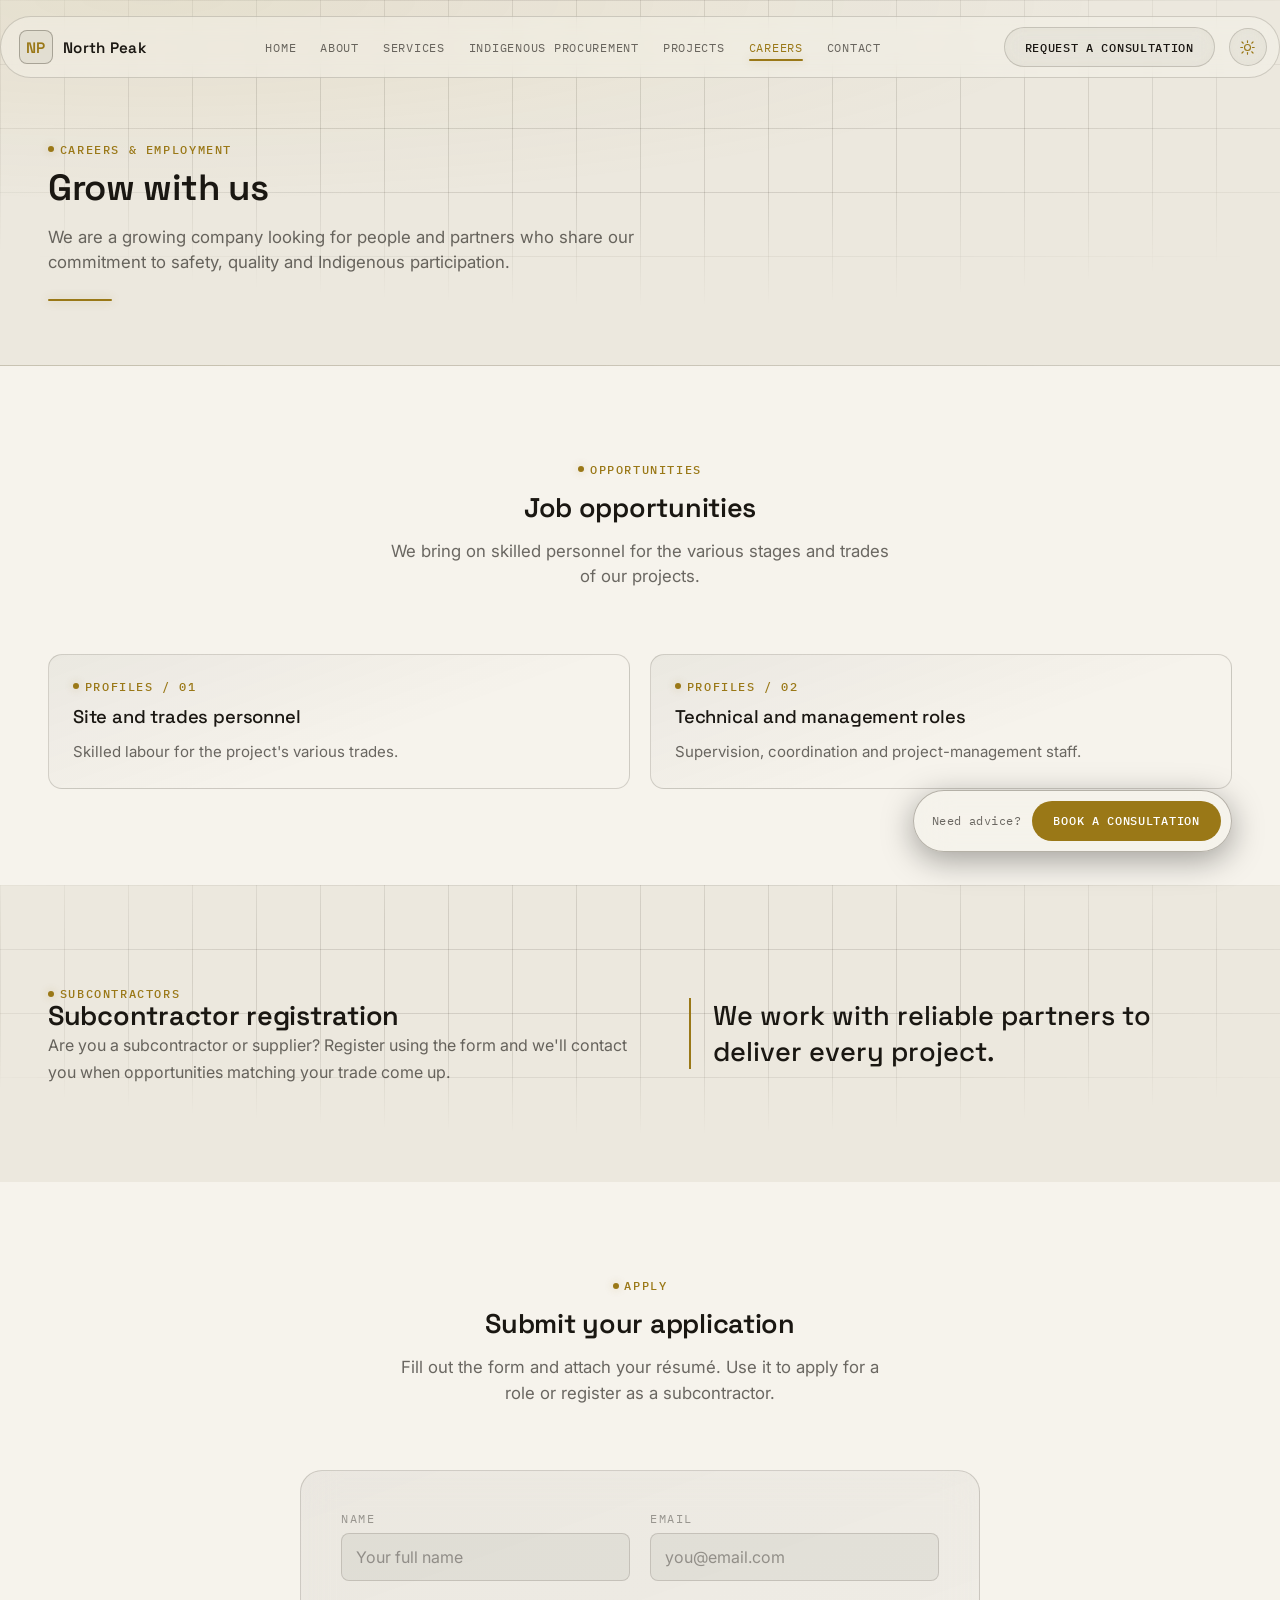
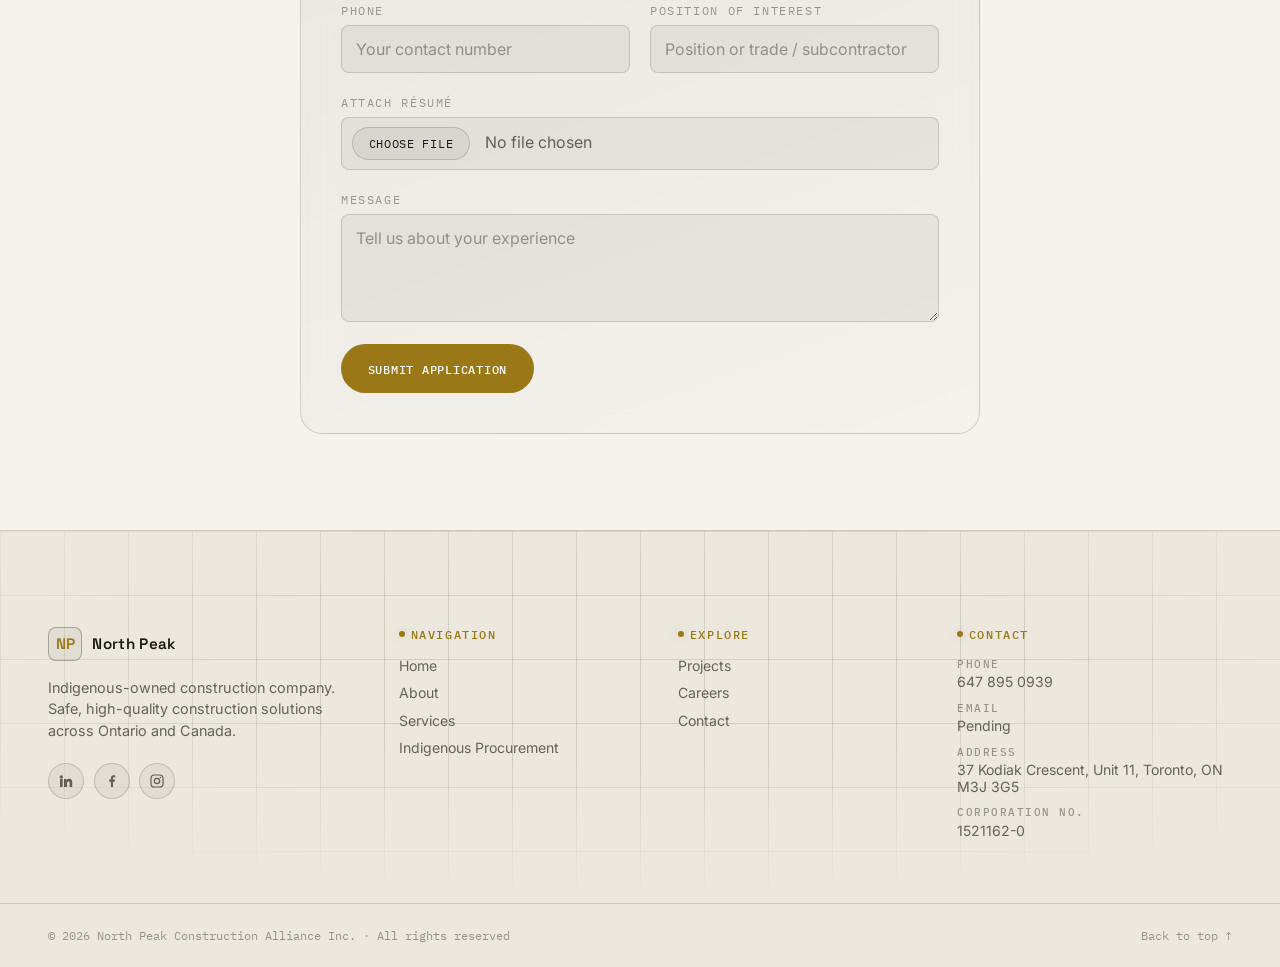
==== carreras.html @ c9f92311 "Add files via upload" ====
<!DOCTYPE html>
<html lang="en">
<head>
<meta charset="UTF-8">
<!-- Aplica el tema guardado ANTES de que se pinte la página, para
     evitar un parpadeo (flash) del tema por defecto al cargar. -->
<script>
(function () {
  try {
    var saved = localStorage.getItem('etexca-theme');
    document.documentElement.setAttribute('data-theme', saved === 'dark' ? 'dark' : 'light');
  } catch (e) {
    document.documentElement.setAttribute('data-theme', 'dark');
  }
})();
</script>
<meta name="viewport" content="width=device-width, initial-scale=1.0">
<title>Careers & Employment — North Peak Construction Alliance</title>
<meta name="description" content="Job opportunities and subcontractor registration at North Peak Construction Alliance Inc. Submit your application and résumé.">

<!-- ASUNCIÓN: dominio placeholder — reemplazar cuando exista el dominio real -->
<link rel="canonical" href="https://www.northpeakconstruction.ca/carreras.html">

<!-- Open Graph / redes sociales -->
<meta property="og:type" content="website">
<meta property="og:url" content="https://www.northpeakconstruction.ca/carreras.html">
<meta property="og:site_name" content="North Peak Construction Alliance">
<meta property="og:title" content="Careers & Employment — North Peak Construction Alliance">
<meta property="og:description" content="Job opportunities and subcontractor registration at North Peak Construction Alliance Inc. Submit your application and résumé.">
<meta property="og:locale" content="en_CA">
<!-- ASUNCIÓN: og:image pendiente — no hay logo/foto de portada todavía (README §3.2) -->
<!-- <meta property="og:image" content="https://www.northpeakconstruction.ca/og-image.jpg"> -->

<meta name="twitter:card" content="summary_large_image">
<meta name="twitter:title" content="Careers & Employment — North Peak Construction Alliance">
<meta name="twitter:description" content="Job opportunities and subcontractor registration at North Peak Construction Alliance Inc. Submit your application and résumé.">

<link rel="icon" href="favicon.svg" type="image/svg+xml">

<!-- Tipografías del sistema de diseño v2 (Space Grotesk / Inter / IBM Plex Mono) -->
<link rel="preconnect" href="https://fonts.googleapis.com">
<link rel="preconnect" href="https://fonts.gstatic.com" crossorigin>
<link href="https://fonts.googleapis.com/css2?family=Space+Grotesk:wght@500;600&family=Inter:wght@400;500;600&family=IBM+Plex+Mono:wght@400;500&display=swap" rel="stylesheet">

<link rel="stylesheet" href="css/tokens.css?v=24">
<link rel="stylesheet" href="css/style.css?v=24">
<link rel="stylesheet" href="css/layout.css?v=24">
<link rel="stylesheet" href="css/header.css?v=24">
<link rel="stylesheet" href="css/components.css?v=24">

<!-- ═══ Google Search Console: pega tu código de verificación (método "etiqueta HTML") ═══ -->
<meta name="google-site-verification" content="PEGAR_CODIGO_DE_VERIFICACION">

<!-- ═══ Google Analytics (GA4): reemplaza G-XXXXXXXXXX por tu ID de medición real ═══ -->
<script async src="https://www.googletagmanager.com/gtag/js?id=G-XXXXXXXXXX"></script>
<script>
  window.dataLayer = window.dataLayer || [];
  function gtag(){dataLayer.push(arguments);}
  gtag('js', new Date());
  gtag('config', 'G-XXXXXXXXXX');
</script>

</head>
<body>

<!-- ═══════════════════════════════════════════
     HEADER — BLOQUE COMPARTIDO (idéntico en las 7 páginas).
     aria-current="page" en el enlace "Carreras".
═══════════════════════════════════════════════ -->
<header class="site-header">
  <div class="container site-header__row">
    <a href="index.html" class="site-header__mark">
      <!-- ASUNCIÓN: monograma de cristal como placeholder de logo.
           Sustituir <span class="site-header__mark-glyph"> por
           <img src="images/logo.svg" ...> en cuanto exista el
           logotipo real del cliente — el resto del header no cambia. -->
      <span class="site-header__mark-glyph">NP</span>
      <span class="site-header__mark-word">North Peak</span>
    </a>
    <nav class="site-nav" id="site-nav">
      <a href="index.html">Home</a>
      <a href="nosotros.html">About</a>
      <a href="servicios.html">Services</a>
      <a href="contratacion-indigena.html">Indigenous Procurement</a>
      <a href="proyectos.html">Projects</a>
      <a href="carreras.html" aria-current="page">Careers</a>
      <a href="contacto.html">Contact</a>
      <a href="contacto.html" class="site-nav__cta btn btn--ghost btn--sm">Request a consultation</a>
    </nav>
    <div class="site-header__actions">
      <a href="contacto.html" class="btn btn--ghost btn--sm site-header__cta">Request a consultation</a>
      <button type="button" class="theme-toggle" id="theme-toggle" aria-label="Toggle theme" aria-pressed="false" title="Toggle theme">
        <span class="theme-toggle__icon theme-toggle__icon--sun" aria-hidden="true">
          <svg viewBox="0 0 24 24" fill="none" stroke="currentColor" stroke-width="1.6" stroke-linecap="round">
            <circle cx="12" cy="12" r="4.2"></circle>
            <line x1="12" y1="2.5" x2="12" y2="5"></line>
            <line x1="12" y1="19" x2="12" y2="21.5"></line>
            <line x1="4.2" y1="4.2" x2="6" y2="6"></line>
            <line x1="18" y1="18" x2="19.8" y2="19.8"></line>
            <line x1="2.5" y1="12" x2="5" y2="12"></line>
            <line x1="19" y1="12" x2="21.5" y2="12"></line>
            <line x1="4.2" y1="19.8" x2="6" y2="18"></line>
            <line x1="18" y1="6" x2="19.8" y2="4.2"></line>
          </svg>
        </span>
        <span class="theme-toggle__icon theme-toggle__icon--moon" aria-hidden="true">
          <svg viewBox="0 0 24 24" fill="none" stroke="currentColor" stroke-width="1.6" stroke-linecap="round" stroke-linejoin="round">
            <path d="M20 14.5A8.5 8.5 0 1 1 9.5 4a7 7 0 0 0 10.5 10.5z"></path>
          </svg>
        </span>
      </button>
    </div>
    <button class="site-header__toggle" id="nav-toggle" aria-label="Open menu" aria-expanded="false">
      <span></span><span></span><span></span>
    </button>
  </div>
</header>

<section class="page-hero grid-texture" id="carreras">
  <div class="container">
    <div class="page-hero__inner reveal">
      <span class="readout">Careers & employment</span>
      <h1>Grow with us</h1>
      <p class="lede">We are a growing company looking for people and partners who share our commitment to safety, quality and Indigenous participation.</p>
      <div class="page-hero__rule"></div>
    </div>
  </div>
</section>

<section class="section" id="oportunidades" style="background:var(--void-soft);">
  <div class="container">
    <div class="section-head reveal">
      <span class="readout">Opportunities</span>
      <h2>Job opportunities</h2>
      <p class="lede">We bring on skilled personnel for the various stages and trades of our projects.</p>
    </div>
    <div class="service-grid reveal-stagger">
      <article class="service-card reveal reveal-left" style="--i:0;"><span class="readout">Profiles / 01</span><h3>Site and trades personnel</h3><p>Skilled labour for the project's various trades.</p></article>
      <article class="service-card reveal reveal-right" style="--i:1;"><span class="readout">Profiles / 02</span><h3>Technical and management roles</h3><p>Supervision, coordination and project-management staff.</p></article>
    </div>
  </div>
</section>

<section class="section grid-texture" id="subcontratistas" style="background:var(--void);">
  <div class="container split split--reverse">
    <div class="reveal reveal-left">
      <p class="statement">We work with reliable partners to deliver every project.</p>
    </div>
    <div class="reveal reveal-right">
      <span class="readout">Subcontractors</span>
      <h2>Subcontractor registration</h2>
      <p>Are you a subcontractor or supplier? Register using the form and we'll contact you when opportunities matching your trade come up.</p>
    </div>
  </div>
</section>

<section class="section" id="aplicacion" style="background:var(--void-soft);">
  <div class="container">
    <div class="section-head reveal">
      <span class="readout">Apply</span>
      <h2>Submit your application</h2>
      <p class="lede">Fill out the form and attach your résumé. Use it to apply for a role or register as a subcontractor.</p>
    </div>
    <form action="#" method="POST" enctype="multipart/form-data" class="glass-panel reveal" style="max-width:680px; margin:0 auto;">
      <div class="form-grid">
      <div class="field"><label for="nombre">Name</label><input type="text" id="nombre" name="nombre" required placeholder="Your full name"></div>
      <div class="field"><label for="email">Email</label><input type="email" id="email" name="email" required placeholder="you@email.com"></div>
      <div class="field"><label for="telefono">Phone</label><input type="tel" id="telefono" name="telefono" placeholder="Your contact number"></div>
      <div class="field"><label for="puesto">Position of interest</label><input type="text" id="puesto" name="puesto" placeholder="Position or trade / subcontractor"></div>
      <div class="field field--full"><label for="cv">Attach résumé</label><input type="file" id="cv" name="cv" accept=".pdf,.doc,.docx"></div>
      <div class="field field--full"><label for="mensaje">Message</label><textarea id="mensaje" name="mensaje" rows="4" placeholder="Tell us about your experience"></textarea></div>
      </div>
      <button type="submit" class="btn btn--primary">Submit application</button>
    </form>
  </div>
</section>

<!-- ═══════════════════════════════════════════
     FOOTER — BLOQUE COMPARTIDO (idéntico en las 7 páginas).
═══════════════════════════════════════════════ -->
<footer class="site-footer grid-texture">
  <div class="container site-footer__top">
    <div class="site-footer__brand">
      <a href="index.html" class="site-footer__mark">
        <span class="site-footer__mark-glyph">NP</span>
        <span class="site-footer__mark-word">North Peak</span>
      </a>
      <p class="site-footer__tagline">Indigenous-owned construction company. Safe, high-quality construction solutions across Ontario and Canada.</p>
      <!-- FASE 11 → reemplazar href="#" con los perfiles reales cuando existan. -->
      <div class="site-footer__social">
        <a href="#" aria-label="LinkedIn" title="LinkedIn"><svg viewBox="0 0 24 24" fill="currentColor" aria-hidden="true"><path d="M4.98 3.5a2.5 2.5 0 1 1 0 5 2.5 2.5 0 0 1 0-5zM3 9h4v12H3zM9 9h3.8v1.7h.05c.53-.95 1.83-1.95 3.77-1.95 4.03 0 4.78 2.65 4.78 6.1V21h-4v-5.3c0-1.27-.02-2.9-1.77-2.9-1.77 0-2.04 1.38-2.04 2.8V21H9z"/></svg></a>
        <a href="#" aria-label="Facebook" title="Facebook"><svg viewBox="0 0 24 24" fill="currentColor" aria-hidden="true"><path d="M13.5 21v-8h2.7l.4-3.1h-3.1V7.9c0-.9.25-1.5 1.55-1.5H17V3.6c-.29-.04-1.3-.13-2.47-.13-2.44 0-4.11 1.49-4.11 4.23v2.19H7.7V13h2.72v8z"/></svg></a>
        <a href="#" aria-label="Instagram" title="Instagram"><svg viewBox="0 0 24 24" fill="none" stroke="currentColor" stroke-width="1.8" aria-hidden="true"><rect x="3" y="3" width="18" height="18" rx="5"/><circle cx="12" cy="12" r="4"/><circle cx="17.2" cy="6.8" r="1.1" fill="currentColor" stroke="none"/></svg></a>
      </div>
    </div>

    <div class="site-footer__col">
      <span class="readout">Navigation</span>
      <nav class="site-footer__links">
        <a href="index.html">Home</a>
        <a href="nosotros.html">About</a>
        <a href="servicios.html">Services</a>
        <a href="contratacion-indigena.html">Indigenous Procurement</a>
      </nav>
    </div>

    <div class="site-footer__col">
      <span class="readout">Explore</span>
      <nav class="site-footer__links">
        <a href="proyectos.html">Projects</a>
        <a href="carreras.html">Careers</a>
        <a href="contacto.html">Contact</a>
      </nav>
    </div>

    <div class="site-footer__col">
      <span class="readout">Contact</span>
      <ul class="site-footer__contact">
        <li><span class="meta-label">Phone</span><a href="tel:+16478950939" style="color:inherit; text-decoration:none;">647 895 0939</a></li>
        <li><span class="meta-label">Email</span>Pending</li>
        <li><span class="meta-label">Address</span>37 Kodiak Crescent, Unit 11, Toronto, ON M3J 3G5</li>
        <li><span class="meta-label">Corporation No.</span>1521162-0</li>
      </ul>
    </div>
  </div>

  <div class="container site-footer__bottom">
    <span>© <span id="year"></span> North Peak Construction Alliance Inc. · All rights reserved</span>
    <a href="#top" class="site-footer__top-link">Back to top ↑</a>
  </div>
</footer>

<!-- CTA flotante — píldora de cristal discreta. En páginas sin hero
     (como esta) se muestra directamente (ver js/main.js). -->
<div class="float-cta">
  <span class="float-cta__text">Need advice?</span>
  <a href="contacto.html" class="btn btn--primary btn--sm">Book a consultation</a>
</div>

<script src="js/main.js?v=16"></script>

</body>
</html>
---- css/tokens.css ----
/* ═══════════════════════════════════════════════════════════
   TOKENS.CSS — Sistema de diseño — paleta "Opción C": Negro / Dorado / Blanco
   ───────────────────────────────────────────────────────────
   Glassmorphism técnico. El acento primario es dorado; el
   secundario, un dorado más profundo (bronce) que acompaña sin
   competir. Se conservan los NOMBRES de variables del sistema
   anterior (incluido --cyan) para no tocar el resto del CSS: solo
   cambian los valores de color.
═══════════════════════════════════════════════════════════ */

:root {

  /* ─── Superficie base (negro neutro) ─── */
  --void:            #05070D;
  --void-soft:       #0A0F1C;
  --void-elevated:   #101830;

  /* ─── Cristal (tinte azul frío — tema nocturno original) ─── */
  --glass-fill:       rgba(154, 184, 255, 0.06);
  --glass-fill-hover: rgba(154, 184, 255, 0.11);
  --glass-border:     rgba(154, 184, 255, 0.16);
  --glass-border-strong: rgba(154, 184, 255, 0.30);
  --glass-blur:       18px;
  --glass-blur-sm:    10px;

  /* ─── Acentos ───
     --cyan conserva el nombre por compatibilidad, pero ahora es
     DORADO (acento primario). --amber es un dorado más profundo. */
  --cyan:             #E4C567;
  --cyan-dim:         rgba(228, 197, 103, 0.5);
  --cyan-glow:        rgba(228, 197, 103, 0.22);
  --amber:            #C9A227;
  --amber-dim:        rgba(201, 162, 39, 0.55);

  /* ─── Texto (blanco frío — tema nocturno original) ─── */
  --text-primary:     #EAF1FF;
  --text-dim:         rgba(234, 241, 255, 0.64);
  --text-faint:       rgba(234, 241, 255, 0.38);
  --text-on-cyan:     #04121A;   /* texto oscuro sobre botón dorado */

  /* ─── Líneas ─── */
  --rule:             rgba(154, 184, 255, 0.14);
  --rule-strong:      rgba(154, 184, 255, 0.26);

  /* ─── Tipografía ─── */
  --font-display: 'Space Grotesk', 'Helvetica Neue', sans-serif;
  --font-body:    'Inter', -apple-system, BlinkMacSystemFont, sans-serif;
  --font-mono:    'IBM Plex Mono', ui-monospace, SFMono-Regular, monospace;

  --fs-h1:    clamp(1.85rem, 1.1vw + 1.4rem, 2.5rem);
  --fs-h2:    clamp(1.4rem, 0.8vw + 1.05rem, 1.8rem);
  --fs-h3:    clamp(1.02rem, 0.35vw + 0.95rem, 1.15rem);
  --fs-lede:  clamp(0.98rem, 0.25vw + 0.92rem, 1.05rem);
  --fs-body:  1rem;
  --fs-label: 0.72rem;

  --lh-tight:   1.12;
  --lh-normal:  1.5;
  --lh-relaxed: 1.7;

  --ls-label: 0.14em;

  /* ─── Espaciado / grid ─── */
  --gutter:        clamp(1.25rem, 4vw, 3rem);
  --container-max: 1280px;

  --space-1: 0.5rem;
  --space-2: 1rem;
  --space-3: 1.5rem;
  --space-4: 2.5rem;
  --space-5: 4rem;
  --space-6: 6rem;

  /* ─── Bordes / radios ─── */
  --radius-sm: 8px;
  --radius-md: 14px;
  --radius-lg: 22px;
  --radius-pill: 999px;

  /* ─── Movimiento ─── */
  --ease:      cubic-bezier(0.16, 1, 0.3, 1);
  --ease-soft: cubic-bezier(0.4, 0, 0.2, 1);
  --dur-fast:  180ms;
  --dur-base:  320ms;
  --dur-slow:  600ms;

  /* ─── Superficies traslúcidas (rgba(var(--x-rgb), alpha)) ─── */
  --surface-rgb:   10, 15, 28;   /* header, nav móvil, CTA flotante */
  --overlay-rgb:    5,  7, 13;   /* difusores de imagen (hero/banner) */
  --radial-accent: rgba(228, 197, 103, 0.10); /* resplandor menú móvil */
  --grid-line:     rgba(154, 184, 255, 0.07);  /* retícula plano técnico */

  /* ─── Capas ─── */
  --z-header:      100;
  --z-cta:         90;
  --z-hero-content: 5;
}

/* ═══════════════════════════════════════════════════════════
   MODO CLARO — [data-theme="light"] en <html>.
   Dorado oscurecido (bronce) para conservar contraste AA como
   texto/acento sobre fondo claro.
═══════════════════════════════════════════════════════════ */
html[data-theme="light"] {
  --void:            #ECE8DE;
  --void-soft:       #F6F3EC;
  --void-elevated:   #E1DBCC;

  --glass-fill:       rgba(30, 24, 10, 0.05);
  --glass-fill-hover: rgba(30, 24, 10, 0.10);
  --glass-border:     rgba(30, 24, 10, 0.16);
  --glass-border-strong: rgba(30, 24, 10, 0.30);

  --cyan:             #9A7817;
  --cyan-dim:         rgba(154, 120, 23, 0.55);
  --cyan-glow:        rgba(154, 120, 23, 0.16);
  --amber:            #7E5E12;
  --amber-dim:        rgba(126, 94, 18, 0.5);

  --text-primary:     #1A1712;
  --text-dim:         rgba(26, 23, 18, 0.64);
  --text-faint:       rgba(26, 23, 18, 0.40);
  --text-on-cyan:     #FFFFFF;

  --rule:             rgba(30, 24, 10, 0.15);
  --rule-strong:      rgba(30, 24, 10, 0.26);

  --surface-rgb:      246, 243, 236;
  --overlay-rgb:      236, 232, 222;
  --radial-accent:    rgba(154, 120, 23, 0.08);
  --grid-line:        rgba(30, 24, 10, 0.12);
}
---- css/style.css ----
/* ═══════════════════════════════════════════════
   ETEXCA — style.css
   ───────────────────────────────────────────────
   Responsabilidad única: reset + tipografía base.
   Tokens en tokens.css, estructura en layout.css,
   header en header.css, componentes en components.css.
═══════════════════════════════════════════════ */

*, *::before, *::after {
  box-sizing: border-box;
  margin: 0;
  padding: 0;
}

html {
  scroll-behavior: smooth;
  font-size: 16px;
}

body {
  font-family: var(--font-body);
  background: var(--void);
  color: var(--text-primary);
  overflow-x: hidden;
  -webkit-font-smoothing: antialiased;
  transition: background-color 0.4s ease, color 0.4s ease;
}

img { max-width: 100%; display: block; }
a { color: inherit; }
button { font-family: inherit; cursor: pointer; }

::selection {
  background: var(--cyan-glow);
  color: var(--text-primary);
}

/* ═══════════════════════════════════════════════
   TIPOGRAFÍA BASE
═══════════════════════════════════════════════ */
h1, h2, h3, h4 {
  font-family: var(--font-display);
  line-height: var(--lh-tight);
  letter-spacing: -0.01em;
}

h1 { font-size: var(--fs-h1); font-weight: 600; }
h2 { font-size: var(--fs-h2); font-weight: 600; }
h3 { font-size: var(--fs-h3); font-weight: 500; }

p {
  font-size: var(--fs-body);
  line-height: var(--lh-relaxed);
}

.lede {
  font-size: var(--fs-lede);
  line-height: var(--lh-normal);
  color: var(--text-dim);
  max-width: 46ch;
}

/* Readout mono: etiquetas técnicas tipo "visor BIM" — coordenadas,
   escalas, referencias de sección. Sustituye a la numeración § */
.readout {
  font-family: var(--font-mono);
  font-size: var(--fs-label);
  font-weight: 500;
  letter-spacing: var(--ls-label);
  text-transform: uppercase;
  color: var(--cyan);
  display: inline-flex;
  align-items: center;
  gap: 0.5em;
}

.readout::before {
  content: '';
  width: 6px;
  height: 6px;
  border-radius: 50%;
  background: var(--cyan);
  box-shadow: 0 0 8px 1px var(--cyan-glow);
  flex-shrink: 0;
}

.meta-label {
  font-family: var(--font-mono);
  font-size: var(--fs-label);
  font-weight: 500;
  letter-spacing: var(--ls-label);
  text-transform: uppercase;
  color: var(--text-faint);
}

/* ═══════════════════════════════════════════════
   ACCESIBILIDAD
═══════════════════════════════════════════════ */
a:focus-visible,
button:focus-visible,
input:focus-visible,
textarea:focus-visible {
  outline: 2px solid var(--cyan);
  outline-offset: 3px;
  border-radius: 4px;
}

@media (prefers-reduced-motion: reduce) {
  html { scroll-behavior: auto; }
  body { transition: none; }
  * { animation-duration: 0.01ms !important; transition-duration: 0.01ms !important; }
}
---- css/layout.css ----
/* ═══════════════════════════════════════════════
   ETEXCA — layout.css
   ───────────────────────────────────────────────
   Responsabilidad única: estructura de página — contenedores,
   secciones full-bleed, hero/banner con imagen, textura de
   retícula ("blueprint grid") y el elemento firma: brackets de
   viewport tipo software BIM/CAD alrededor de paneles de cristal.

   PRINCIPIO CLAVE (hero + banner): la página se adapta a la
   imagen, no al revés. hero-bg.webp y servicios-bg.webp miden
   1600×667 px reales (ratio 2.398:1 — fijo, no se toca). Los
   marcos .hero__frame / .banner__frame usan
   `aspect-ratio: 1600 / 667`, EXACTAMENTE esa proporción, así
   que object-fit:cover nunca tiene que recortar ni un píxel: el
   marco y la imagen siempre tienen la misma forma, en cualquier
   ancho de pantalla. No hay huecos porque no hay descuadre que
   rellenar, y no hay zoom porque no hace falta agrandar nada
   para tapar bordes.
═══════════════════════════════════════════════ */

.container {
  max-width: var(--container-max);
  margin: 0 auto;
  padding-left: var(--gutter);
  padding-right: var(--gutter);
}

/* ─── Reveal al hacer scroll (js/main.js via IntersectionObserver) ─── */
.reveal {
  opacity: 0;
  transform: translateY(30px);
  /* --ease es una curva de "frenado brusco": completa ~90% del
     movimiento en el primer tercio del tiempo, así que aunque la
     duración sea larga, el ojo la percibe como un salto instantáneo
     seguido de nada. --ease-soft distribuye el movimiento de forma
     mucho más pareja durante toda la duración — por eso se elige
     aquí en vez de --ease. */
  transition: opacity 1.3s var(--ease-soft), transform 1.3s var(--ease-soft);
}
.reveal.is-visible { opacity: 1; transform: translateY(0); }
/* Delay entre elementos de un grupo, subido a 160ms para que la
   cascada (tarjetas de servicios, tarjetas de eje) se lea como una
   secuencia clara, una por una. */
.reveal-stagger > * { transition-delay: calc(var(--i, 0) * 160ms); }

/* Variantes direccionales — se combinan con .reveal (que aporta
   opacity + transition); solo cambian el eje de entrada. */
.reveal-left { transform: translateX(-64px); }
.reveal-left.is-visible { transform: translateX(0); }
.reveal-right { transform: translateX(64px); }
.reveal-right.is-visible { transform: translateX(0); }

@media (prefers-reduced-motion: reduce) {
  .reveal, .reveal-left, .reveal-right { opacity: 1; transform: none; transition: none; }
}

/* Compensar el header fijo al hacer scroll a anclas internas */
section[id] { scroll-margin-top: 6rem; }

/* ═══════════════════════════════════════════════
   TEXTURA DE FONDO — retícula de plano técnico
═══════════════════════════════════════════════ */
.grid-texture {
  position: relative;
}
.grid-texture::after {
  content: '';
  position: absolute;
  inset: 0;
  z-index: 0;
  pointer-events: none;
  background-image:
    linear-gradient(var(--grid-line) 1px, transparent 1px),
    linear-gradient(90deg, var(--grid-line) 1px, transparent 1px);
  background-size: 64px 64px;
  mask-image: radial-gradient(ellipse 80% 60% at 50% 30%, black 40%, transparent 90%);
}

/* ═══════════════════════════════════════════════
   SECCIONES
═══════════════════════════════════════════════ */
.section {
  position: relative;
  padding: var(--space-6) 0;
  transition: background-color 0.4s ease;
}

.grid-texture > .container { position: relative; z-index: 2; }

.section-head {
  max-width: 62ch;
  margin: 0 auto var(--space-5);
  text-align: center;
  display: flex;
  flex-direction: column;
  align-items: center;
  gap: var(--space-2);
}

/* ═══════════════════════════════════════════════
   HERO
   .hero__frame es el ÚNICO hijo en flujo normal de .hero, así
   que la altura de .hero queda definida exactamente por la
   altura real de la imagen (padding-top de despeje del header +
   altura del marco + padding-bottom de respiro). .hero__panel-wrap
   es un hermano: en escritorio se saca del flujo (position:
   absolute; inset:0) y por eso queda mapeado EXACTAMENTE sobre
   la caja de contenido de .hero — que es la caja del marco. En
   móvil vuelve a flujo normal y cae debajo de la imagen.
═══════════════════════════════════════════════ */
.hero {
  position: relative;
  background: var(--void);
  /* Sin padding-top: el marco de imagen arranca en el borde
     superior absoluto de la página. El header flotante es
     position:fixed y de cristal translúcido, así que se posa
     ENCIMA de la imagen en vez de empujarla hacia abajo — la
     imagen llega literalmente al tope, sin acercarla ni recortarla. */
}

.hero__frame {
  position: relative;
  isolation: isolate;
  width: 100%;
  aspect-ratio: 1600 / 667;
  overflow: hidden;
}

.hero__frame-img {
  position: absolute;
  inset: 0;
  z-index: -2;
  width: 100%;
  height: 100%;
  object-fit: cover;
  object-position: center;
  transition: opacity 0.6s ease;
}

/* Las dos versiones (día/noche) ocupan la MISMA caja, superpuestas.
   Cuál se ve depende solo de data-theme en <html> — ambas ya están
   descargadas de entrada, así que el cambio es un fundido puro en
   CSS, nunca una espera de red. Esto es lo que evita el "salto"
   donde una mitad de la página cambiaba antes que la otra. */
.hero__frame-img--light { opacity: 0; }
html[data-theme="light"] .hero__frame-img--dark { opacity: 0; }
html[data-theme="light"] .hero__frame-img--light { opacity: 1; }

.hero__frame-overlay {
  position: absolute;
  inset: 0;
  z-index: -1;
  background:
    linear-gradient(180deg, transparent 80%, var(--void) 100%),
    linear-gradient(90deg, rgba(var(--overlay-rgb),0.8) 0%, rgba(var(--overlay-rgb),0.42) 40%, transparent 66%);
}

.hero__panel-wrap {
  padding-top: var(--space-3);
  padding-bottom: var(--space-5);
}

.hero__panel {
  max-width: 620px;
  padding: var(--space-3) var(--space-4);
}

/* Tarjeta de presentación (imagen) que reemplaza el glass-panel
   de texto en el hero. Mismo patrón que .hero__frame-img: las dos
   versiones (día/noche) ocupan la misma caja superpuestas, y cuál
   se ve depende solo de data-theme en <html> — cross-fade puro en
   CSS, ambas ya descargadas de entrada. */
.hero__id-card {
  position: relative;
  max-width: 620px;
  aspect-ratio: 1672 / 941;
}

.hero__id-card-img {
  position: absolute;
  inset: 0;
  width: 100%;
  height: 100%;
  object-fit: contain;
  transition: opacity 0.6s ease;
}

.hero__id-card-img--light { opacity: 0; }
html[data-theme="light"] .hero__id-card-img--dark { opacity: 0; }
html[data-theme="light"] .hero__id-card-img--light { opacity: 1; }

.hero__id-card .hero__actions {
  position: relative;
  margin-top: var(--space-3);
}

.hero__brand {
  font-family: var(--font-display);
  font-weight: 600;
  font-size: clamp(1.7rem, 2.1vw + 1rem, 2.75rem);
  letter-spacing: 0.01em;
  color: var(--text-primary);
}

.hero__panel .lede {
  margin-top: 0.6rem;
  max-width: 52ch;
}

.hero__actions {
  display: flex;
  flex-direction: row;
  flex-wrap: wrap;
  gap: 1rem;
  margin-top: var(--space-3);
}

@media (min-width: 860px) {
  .hero__panel-wrap {
    position: absolute;
    inset: 0;
    display: flex;
    align-items: center;
    padding-top: 0;
    padding-bottom: 0;
    pointer-events: none;
  }
  .hero__panel-wrap .container { pointer-events: auto; width: 100%; }
}

/* ═══════════════════════════════════════════════
   BANNER (Diferenciadores)
   .banner__hero agrupa marco + panel, con la misma técnica que
   el hero (marco en flujo normal define la altura, panel se
   superpone via absolute en escritorio). El trait-grid (3
   tarjetas de eje) vive FUERA de .banner__hero, en flujo normal
   sobre el fondo sólido de la sección — nunca compite por
   espacio con la imagen ni se sale del encuadre.
═══════════════════════════════════════════════ */
.banner {
  position: relative;
  background: var(--void-soft);
  transition: background-color 0.4s ease;
  /* Sin padding-top: .banner__hero (el marco de imagen) debe
     empezar exactamente donde termina el padding-bottom de la
     sección de Servicios — un solo respiro, no dos apilados.
     El padding-bottom se conserva para dar aire al trait-grid
     antes de la sección de Contacto. */
  padding: 0 0 var(--space-4) 0;
}

.banner__hero {
  position: relative;
  margin-bottom: var(--space-4);
}

.banner__frame {
  position: relative;
  isolation: isolate;
  width: 100%;
  aspect-ratio: 1600 / 667;
  overflow: hidden;
}

.banner__frame-img {
  position: absolute;
  inset: 0;
  z-index: -2;
  width: 100%;
  height: 100%;
  object-fit: cover;
  object-position: center;
  transition: opacity 0.6s ease;
}

.banner__frame-img--light { opacity: 0; }
html[data-theme="light"] .banner__frame-img--dark { opacity: 0; }
html[data-theme="light"] .banner__frame-img--light { opacity: 1; }

.banner__frame-overlay {
  position: absolute;
  inset: 0;
  z-index: -1;
  /* El difusor superior funde a --void porque esa es la sección
     que hay ARRIBA (Servicios). El difusor inferior funde a
     --void-soft porque esa es la propia sección del banner (donde
     vive el trait-grid). Usar el mismo color arriba y abajo era el
     error: --void-soft no coincide con el fondo real de Servicios,
     así que el borde superior quedaba visible. */
  background:
    linear-gradient(180deg, var(--void) 0%, transparent 14%, transparent 86%, var(--void-soft) 100%),
    linear-gradient(to left, rgba(var(--overlay-rgb),0.7) 0%, rgba(var(--overlay-rgb),0.38) 42%, transparent 68%);
}

.banner__panel-wrap {
  padding-top: var(--space-3);
}

.banner__panel { max-width: 480px; }

.banner__panel h2 {
  font-size: clamp(1.4rem, 1.6vw + 1rem, 2.1rem);
}

@media (min-width: 860px) {
  .banner__panel-wrap {
    position: absolute;
    inset: 0;
    display: flex;
    align-items: center;
    justify-content: flex-end;
    padding-top: 0;
    pointer-events: none;
  }
  .banner__panel-wrap .container { pointer-events: auto; width: 100%; display: flex; justify-content: flex-end; }
}

/* El trait-grid ya trae margin-top propio desde components.css
   (pensado para cuando vivía dentro de .banner .container, justo
   debajo del panel). Ahora que .banner__hero ya aporta su propio
   margin-bottom, se anula ese margin-top extra para no duplicar
   el espaciado vertical. */
.banner .trait-grid {
  margin-top: 0;
  position: relative;
  z-index: 2;
}

/* ═══════════════════════════════════════════════
   .viewport — antes dibujaba brackets de esquina tipo
   CAD/BIM en el panel del hero y el formulario. Se retiró
   por pedido del cliente (rompía la estética del cristal).
   La clase se deja como no-op por compatibilidad; el look
   de cristal ahora vive solo en .glass-panel.
═══════════════════════════════════════════════ */
.viewport {
  position: relative;
}
---- css/header.css ----
/* ═══════════════════════════════════════════════
   ETEXCA — header.css
   ───────────────────────────────────────────────
   Header de cristal flotante con zona de logo dedicada.
   Se intensifica (más opaco/blur) al hacer scroll — controlado
   por js/main.js añadiendo la clase .is-scrolled al <body>.
═══════════════════════════════════════════════ */

.site-header {
  position: fixed;
  top: 0;
  left: 0;
  right: 0;
  z-index: var(--z-header);
  padding: var(--space-2) 0 0;
  transition: padding var(--dur-base) var(--ease-soft);
}

.site-header__row {
  display: flex;
  align-items: center;
  justify-content: space-between;
  gap: 1.5rem;
  padding: 0.65rem 0.75rem 0.65rem 1.1rem;
  background: rgba(var(--surface-rgb), 0.45);
  border: 1px solid var(--glass-border);
  border-radius: var(--radius-pill);
  backdrop-filter: blur(var(--glass-blur-sm));
  -webkit-backdrop-filter: blur(var(--glass-blur-sm));
  transition: background var(--dur-base) var(--ease-soft), border-color var(--dur-base) var(--ease-soft);
}

body.is-scrolled .site-header__row {
  background: rgba(var(--surface-rgb), 0.78);
  border-color: var(--glass-border-strong);
}

/* ─── Zona de logo (antes inexistente) ───
   Monograma de cristal + wordmark. Reemplazar el <span> del
   monograma por <img> cuando exista logotipo real del cliente. */
.site-header__mark {
  display: flex;
  align-items: center;
  gap: 0.65rem;
  text-decoration: none;
  color: var(--text-primary);
}

.site-header__mark-glyph {
  width: 34px;
  height: 34px;
  flex-shrink: 0;
  display: flex;
  align-items: center;
  justify-content: center;
  border-radius: var(--radius-sm);
  background: var(--glass-fill);
  border: 1px solid var(--glass-border-strong);
  font-family: var(--font-display);
  font-weight: 600;
  font-size: 0.95rem;
  color: var(--cyan);
}

.site-header__mark-word {
  font-family: var(--font-display);
  font-weight: 600;
  font-size: 0.95rem;
  letter-spacing: 0.02em;
}

.site-nav {
  display: flex;
  align-items: center;
  gap: 1.5rem;
}

.site-nav a {
  font-family: var(--font-mono);
  font-size: 0.76rem;
  letter-spacing: 0.06em;
  text-transform: uppercase;
  text-decoration: none;
  color: var(--text-dim);
  transition: color var(--dur-fast) ease, background var(--dur-fast) ease;
  position: relative;
  white-space: nowrap;
  /* Sin esto, algunos navegadores móviles pintan su propio "flash"
     azul brillante con texto blanco al tocar el link (el "highlight"
     táctil nativo), tapando el estilo real del menú y haciéndolo
     ilegible por un instante. */
  -webkit-tap-highlight-color: transparent;
}

.site-nav a:hover { color: var(--cyan); }

/* ─── Página activa (escritorio) ───
   El enlace de la página actual lleva aria-current="page" en el
   HTML. Se marca con color cian permanente + una barra inferior
   con resplandor, misma familia visual que el indicador del menú
   móvil. Solo aplica en el nav horizontal (min-width): en móvil el
   nav se convierte en menú desplegable y usa su propio indicador
   más abajo. */
@media (min-width: 1101px) {
  .site-nav a[aria-current="page"] { color: var(--cyan); }
  .site-nav a[aria-current="page"]::after {
    content: '';
    position: absolute;
    left: 0;
    right: 0;
    bottom: -6px;
    height: 2px;
    border-radius: 2px;
    background: var(--cyan);
    box-shadow: 0 0 8px 1px var(--cyan-glow);
  }
}

.site-header__cta {
  margin-left: 0.25rem;
}

.site-header__actions {
  display: flex;
  align-items: center;
  gap: 0.85rem;
}

.site-header__toggle {
  display: none;
  flex-direction: column;
  gap: 5px;
  background: none;
  border: none;
  padding: 0.5rem;
}

.site-header__toggle span {
  width: 20px;
  height: 1.5px;
  background: var(--text-primary);
  border-radius: 1px;
}

/* ═══════════════════════════════════════════════
   INTERRUPTOR DE TEMA — modo claro / oscuro
   ───────────────────────────────────────────────
   Botón circular de cristal, misma familia visual que el resto
   del header. Los dos íconos (sol/luna) ocupan la MISMA celda de
   grid (igual técnica que las caras de .trait-card) y se cruzan
   con fade + rotación sutil según el atributo data-theme en
   <html> — sin JS de animación, solo CSS reaccionando al atributo.
═══════════════════════════════════════════════ */
.theme-toggle {
  display: grid;
  place-items: center;
  width: 38px;
  height: 38px;
  flex-shrink: 0;
  border-radius: 50%;
  background: var(--glass-fill);
  border: 1px solid var(--glass-border);
  backdrop-filter: blur(var(--glass-blur-sm));
  -webkit-backdrop-filter: blur(var(--glass-blur-sm));
  cursor: pointer;
  -webkit-tap-highlight-color: transparent;
  transition: background var(--dur-fast) ease, border-color var(--dur-fast) ease, transform var(--dur-fast) var(--ease-soft);
}

.theme-toggle:hover {
  background: var(--glass-fill-hover);
  border-color: var(--glass-border-strong);
  transform: translateY(-1px);
}

.theme-toggle:active { transform: translateY(0) scale(0.94); }

.theme-toggle__icon {
  grid-area: 1 / 1;
  display: flex;
  color: var(--cyan);
  transition: opacity var(--dur-base) var(--ease-soft), transform var(--dur-base) var(--ease-soft);
}

.theme-toggle__icon svg {
  width: 17px;
  height: 17px;
  display: block;
}

/* Dos temas: claro (sol) y oscuro (luna). Ambos íconos ocupan la
   misma celda; solo uno es visible según data-theme. */
.theme-toggle__icon--sun { opacity: 0; transform: rotate(-90deg) scale(0.5); }
.theme-toggle__icon--moon { opacity: 1; transform: rotate(0deg) scale(1); }

html[data-theme="light"] .theme-toggle__icon--moon { opacity: 0; transform: rotate(90deg) scale(0.5); }
html[data-theme="light"] .theme-toggle__icon--sun { opacity: 1; transform: rotate(0deg) scale(1); }

/* Selector compuesto (.site-nav .site-nav__cta) a propósito: sube la
   especificidad por encima de .btn { display: inline-flex } de
   components.css. Como components.css se carga DESPUÉS de este archivo,
   con la misma especificidad (una sola clase) ganaba siempre — por eso
   el botón "Solicitar consulta" del menú (pensado solo para móvil)
   se colaba también en escritorio.
   El color se fija aquí a propósito, pero con var(--cyan) — NO con
   var(--text-on-cyan). El botón real usa .btn--ghost (fondo de cristal
   translúcido), no .btn--primary (fondo cian sólido). --text-on-cyan
   está pensado para leerse SOBRE cian, así que aquí se volvía casi
   negro en modo oscuro y blanco puro en modo claro — invisible sobre
   el cristal translúcido en ambos temas, y solo visible cuando
   ".site-nav a:hover" (más específico) lo pisaba con var(--cyan) al
   pasar el cursor. Con var(--cyan) fijo, el texto se ve igual con o
   sin hover, en los dos temas. */
.site-nav .site-nav__cta {
  display: none;
  color: var(--cyan);
}

/* Breakpoint subido de 860px a 1100px: con 7 ítems en el nav, el
   menú horizontal se aprieta en pantallas medianas. A partir de
   aquí (y hacia abajo) se usa el menú desplegable/hamburguesa, que
   lista los 7 ítems cómodamente con su numeración. El nav
   horizontal solo se muestra en escritorio ancho (min-width:1101px). */
@media (max-width: 1100px) {
  .site-header__cta { display: none; }
  .site-nav {
    position: fixed;
    top: 4.6rem;
    left: var(--gutter);
    right: var(--gutter);
    flex-direction: column;
    align-items: stretch;
    gap: 0;
    background: rgba(var(--surface-rgb), 0.92);
    background-image: radial-gradient(circle at 100% 0%, var(--radial-accent), transparent 55%);
    border: 1px solid var(--glass-border);
    border-radius: var(--radius-md);
    backdrop-filter: blur(var(--glass-blur));
    -webkit-backdrop-filter: blur(var(--glass-blur));
    box-shadow: 0 16px 40px rgba(0,0,0,0.4);
    max-height: 0;
    overflow: hidden;
    opacity: 0;
    padding: 0 0.35rem;
    counter-reset: navitem;
    transition: max-height var(--dur-base) var(--ease-soft), opacity var(--dur-fast) ease, padding var(--dur-base) ease;
  }
  .site-nav.is-open {
    max-height: 420px;
    opacity: 1;
    padding: 0.5rem 0.35rem 1rem;
  }
  .site-nav a {
    counter-increment: navitem;
    display: flex;
    align-items: center;
    position: relative;
    padding: 1rem 0.75rem;
    border-top: 1px solid var(--rule);
    border-radius: var(--radius-sm);
    transition: color var(--dur-fast) ease;
    -webkit-tap-highlight-color: transparent;
  }
  .site-nav a:first-child { border-top: none; }
  .site-nav a:not(.site-nav__cta)::before {
    content: "0" counter(navitem);
    font-family: var(--font-mono);
    font-size: 0.68rem;
    color: var(--cyan);
    margin-right: 0.85rem;
    letter-spacing: 0.06em;
  }
  /* Indicador de "sección actual" — antes era un relleno de fondo
     cian brillante que tapaba el texto y lo hacía illegible. Ahora
     es una línea inferior que crece de izquierda a derecha; el
     color de fondo nunca cambia, así que el texto blanco siempre
     se puede leer. */
  .site-nav a:not(.site-nav__cta)::after {
    content: '';
    position: absolute;
    left: 0.75rem;
    right: 0.75rem;
    bottom: 0.35rem;
    height: 2px;
    border-radius: 2px;
    background: var(--cyan);
    box-shadow: 0 0 8px 1px var(--cyan-glow);
    transform: scaleX(0);
    transform-origin: left;
    transition: transform var(--dur-base) var(--ease-soft);
  }
  .site-nav a:not(.site-nav__cta):active,
  .site-nav a:not(.site-nav__cta):hover,
  .site-nav a:not(.site-nav__cta):focus-visible {
    color: var(--text-primary);
  }
  .site-nav a:not(.site-nav__cta):active::after,
  .site-nav a:not(.site-nav__cta):hover::after,
  .site-nav a:not(.site-nav__cta):focus-visible::after {
    transform: scaleX(1);
  }
  /* Página activa en el menú móvil: barra inferior visible de forma
     permanente y texto en color primario, sin depender del hover. */
  .site-nav a[aria-current="page"]:not(.site-nav__cta) {
    color: var(--text-primary);
  }
  .site-nav a[aria-current="page"]:not(.site-nav__cta)::after {
    transform: scaleX(1);
  }
  .site-nav .site-nav__cta {
    display: flex;
    justify-content: center;
    margin: 0.85rem 0.15rem 0.15rem;
    border-top: none;
  }
  .site-nav .site-nav__cta::before { content: none; }
  .site-header__toggle { display: flex; }
}
---- css/components.css ----
/* ═══════════════════════════════════════════════
   ETEXCA — components.css
   ───────────────────────────────────────────────
   Botones de cristal, tarjetas de servicio/diferenciador,
   formulario, y el CTA flotante que reemplaza a la antigua
   barra inferior de ancho completo (tipo aviso de cookies).
═══════════════════════════════════════════════ */

/* ═══════════════════════════════════════════════
   BOTONES
═══════════════════════════════════════════════ */
.btn {
  position: relative;
  display: inline-flex;
  align-items: center;
  gap: 0.6rem;
  font-family: var(--font-mono);
  font-size: 0.78rem;
  font-weight: 500;
  letter-spacing: 0.06em;
  text-transform: uppercase;
  text-decoration: none;
  padding: 0.95rem 1.6rem;
  border-radius: var(--radius-pill);
  border: 1px solid transparent;
  transition: transform var(--dur-fast) var(--ease-soft), box-shadow var(--dur-base) var(--ease-soft), background var(--dur-fast) ease, border-color var(--dur-fast) ease, color var(--dur-fast) ease;
  white-space: nowrap;
  -webkit-tap-highlight-color: transparent;
}

.btn:active { transform: translateY(1px) scale(0.99); }

.btn--primary {
  background: var(--cyan);
  color: var(--text-on-cyan);
  box-shadow: 0 0 0 0 var(--cyan-glow);
}

.btn--primary:hover {
  box-shadow: 0 0 28px 2px var(--cyan-glow);
  transform: translateY(-1px);
}

.btn--ghost {
  background: var(--glass-fill);
  color: var(--text-primary);
  border-color: var(--glass-border);
  backdrop-filter: blur(var(--glass-blur-sm));
  -webkit-backdrop-filter: blur(var(--glass-blur-sm));
}

.btn--ghost:hover {
  background: var(--glass-fill-hover);
  border-color: var(--glass-border-strong);
  transform: translateY(-1px);
}

.btn--sm { padding: 0.7rem 1.25rem; font-size: 0.72rem; }

/* ═══════════════════════════════════════════════
   PANEL / TARJETA DE CRISTAL — base compartida
═══════════════════════════════════════════════ */
.glass-panel {
  background: linear-gradient(160deg, var(--glass-fill), rgba(154,184,255,0.02));
  border: 1px solid var(--glass-border);
  border-radius: var(--radius-lg);
  backdrop-filter: blur(var(--glass-blur));
  -webkit-backdrop-filter: blur(var(--glass-blur));
  padding: var(--space-4);
  transition: background 0.4s ease, border-color 0.4s ease;
}

/* ═══════════════════════════════════════════════
   GRID DE SERVICIOS
═══════════════════════════════════════════════ */
.service-grid {
  display: grid;
  grid-template-columns: repeat(2, 1fr);
  gap: 1.25rem;
}

@media (max-width: 700px) {
  .service-grid { grid-template-columns: 1fr; }
}

.service-card {
  background: var(--void-soft);
  background-image: linear-gradient(160deg, var(--glass-fill), transparent 60%);
  border: 1px solid var(--glass-border);
  border-radius: var(--radius-md);
  padding: var(--space-3);
  display: flex;
  flex-direction: column;
  gap: 0.85rem;
  transition: border-color var(--dur-base) var(--ease-soft), transform var(--dur-base) var(--ease-soft), background var(--dur-base) ease;
}

.service-card:hover {
  border-color: var(--glass-border-strong);
  transform: translateY(-4px);
  background-image: linear-gradient(160deg, var(--glass-fill-hover), transparent 65%);
}

.service-card h3 { font-size: 1.15rem; }

.service-card p {
  color: var(--text-dim);
  font-size: 0.94rem;
  line-height: var(--lh-normal);
}

/* ═══════════════════════════════════════════════
   TARJETAS DE DIFERENCIADOR
═══════════════════════════════════════════════ */
.trait-grid {
  display: grid;
  grid-template-columns: repeat(auto-fit, minmax(220px, 1fr));
  gap: 1.25rem;
  margin-top: var(--space-4);
}

.trait-card {
  border-radius: var(--radius-md);
  perspective: 1400px;
}

.trait-card__flip {
  display: grid;
  cursor: pointer;
  transform-style: preserve-3d;
  transition: transform var(--dur-slow) var(--ease-soft);
  outline: none;
}

.trait-card__flip:focus-visible {
  outline: 2px solid var(--cyan);
  outline-offset: 3px;
  border-radius: var(--radius-md);
}

.trait-card.is-flipped .trait-card__flip { transform: rotateY(180deg); }

/* Truco de grid: ambas caras ocupan la MISMA celda (grid-area:1/1),
   así que el alto de la tarjeta lo define automáticamente la cara
   más alta en cada ancho de pantalla — nunca hay overflow en móvil,
   sin necesidad de una altura fija adivinada. */
.trait-card__face {
  grid-area: 1 / 1;
  backface-visibility: hidden;
  -webkit-backface-visibility: hidden;
  padding: var(--space-3);
  border-radius: var(--radius-md);
  display: flex;
  flex-direction: column;
  justify-content: center;
  gap: 0.6rem;
  min-height: 100%;
}

.trait-card__face--back {
  transform: rotateY(180deg);
}

.trait-card__face .readout { margin-bottom: 0.15rem; }

.trait-card__face p { color: var(--text-dim); font-size: 0.92rem; }


/* ═══════════════════════════════════════════════
   FORMULARIO
═══════════════════════════════════════════════ */
.field {
  display: flex;
  flex-direction: column;
  gap: 0.45rem;
  margin-bottom: 1.4rem;
}

.field label {
  font-family: var(--font-mono);
  font-size: var(--fs-label);
  letter-spacing: var(--ls-label);
  text-transform: uppercase;
  color: var(--text-faint);
}

.field input,
.field textarea {
  font-family: var(--font-body);
  font-size: 1rem;
  background: var(--glass-fill);
  border: 1px solid var(--rule);
  border-radius: var(--radius-sm);
  padding: 0.8rem 0.9rem;
  color: var(--text-primary);
  outline: none;
  transition: border-color var(--dur-fast) ease, background var(--dur-fast) ease;
}

.field input::placeholder,
.field textarea::placeholder { color: var(--text-faint); }

.field input:focus,
.field textarea:focus {
  border-color: var(--cyan-dim);
  background: var(--glass-fill-hover);
}

/* Input de archivo: el botón nativo se estiliza como píldora de cristal,
   coherente con el resto del sistema (antes se veía sin estilo). */
.field input[type="file"] {
  padding: 0.55rem 0.6rem;
  color: var(--text-dim);
  cursor: pointer;
}
.field input[type="file"]::file-selector-button {
  font-family: var(--font-mono);
  font-size: 0.72rem;
  letter-spacing: 0.06em;
  text-transform: uppercase;
  color: var(--text-primary);
  background: var(--glass-fill);
  border: 1px solid var(--glass-border);
  border-radius: var(--radius-pill);
  padding: 0.5rem 1rem;
  margin-right: 0.9rem;
  cursor: pointer;
  transition: background var(--dur-fast) ease, border-color var(--dur-fast) ease;
}
.field input[type="file"]::file-selector-button:hover {
  background: var(--glass-fill-hover);
  border-color: var(--glass-border-strong);
}

/* Formulario en rejilla de 2 columnas: da estructura y evita el look
   de "formulario apilado básico". Campos anchos (textarea, archivo)
   ocupan las dos columnas con .field--full. En móvil, una sola columna. */
.form-grid {
  display: grid;
  grid-template-columns: 1fr 1fr;
  gap: 0 1.25rem;
}
.form-grid .field--full { grid-column: 1 / -1; }

@media (max-width: 560px) {
  .form-grid { grid-template-columns: 1fr; }
}

/* ═══════════════════════════════════════════════
   CTA FLOTANTE — reemplaza la barra inferior de ancho
   completo. Píldora de cristal discreta, no intrusiva,
   nunca tapa contenido ni imita un aviso de cookies.
═══════════════════════════════════════════════ */
.float-cta {
  position: fixed;
  right: var(--gutter);
  bottom: var(--gutter);
  z-index: var(--z-cta);
  display: flex;
  align-items: center;
  gap: 0.7rem;
  padding: 0.65rem 0.65rem 0.65rem 1.1rem;
  background: rgba(var(--surface-rgb), 0.7);
  border: 1px solid var(--glass-border-strong);
  border-radius: var(--radius-pill);
  backdrop-filter: blur(var(--glass-blur));
  -webkit-backdrop-filter: blur(var(--glass-blur));
  box-shadow: 0 8px 32px rgba(0,0,0,0.35);
  transform: translateY(0);
  transition: transform var(--dur-base) var(--ease-soft), opacity var(--dur-base) ease, background-color 0.4s ease, border-color 0.4s ease;
}

.float-cta__text {
  font-family: var(--font-mono);
  font-size: 0.74rem;
  letter-spacing: 0.04em;
  color: var(--text-dim);
  white-space: nowrap;
}

.float-cta.is-hidden {
  transform: translateY(140%);
  opacity: 0;
  pointer-events: none;
}

@media (max-width: 640px) {
  .float-cta { left: var(--gutter); right: var(--gutter); justify-content: space-between; }
  .float-cta__text { display: none; }
}

/* ═══════════════════════════════════════════════
   FOOTER — marca, navegación, áreas de práctica,
   contacto y franja inferior con volver-arriba.
   Sin redes sociales (pedido explícito del cliente).
═══════════════════════════════════════════════ */
.site-footer {
  position: relative;
  background: var(--void);
  border-top: 1px solid var(--rule);
  padding: var(--space-6) 0 var(--space-3);
  transition: background-color 0.4s ease, border-color 0.4s ease;
}

.site-footer__top {
  position: relative;
  z-index: 2;
  display: grid;
  grid-template-columns: 1.3fr 1fr 1fr 1.15fr;
  gap: var(--space-4);
  padding-bottom: var(--space-5);
}

.site-footer__brand {
  display: flex;
  flex-direction: column;
  gap: 1rem;
}

.site-footer__mark {
  display: flex;
  align-items: center;
  gap: 0.65rem;
  text-decoration: none;
  color: var(--text-primary);
  width: fit-content;
}

.site-footer__mark-glyph {
  width: 34px;
  height: 34px;
  flex-shrink: 0;
  display: flex;
  align-items: center;
  justify-content: center;
  border-radius: var(--radius-sm);
  background: var(--glass-fill);
  border: 1px solid var(--glass-border-strong);
  font-family: var(--font-display);
  font-weight: 600;
  font-size: 0.95rem;
  color: var(--cyan);
}

.site-footer__mark-word {
  font-family: var(--font-display);
  font-weight: 600;
  font-size: 0.95rem;
  letter-spacing: 0.02em;
}

.site-footer__tagline {
  color: var(--text-dim);
  font-size: 0.9rem;
  line-height: var(--lh-normal);
  max-width: 34ch;
}

/* Redes sociales del footer — botones circulares de cristal, misma
   familia visual que el interruptor de tema del header. */
.site-footer__social {
  display: flex;
  gap: 0.6rem;
  margin-top: 0.35rem;
}
.site-footer__social a {
  width: 36px;
  height: 36px;
  display: grid;
  place-items: center;
  border-radius: 50%;
  background: var(--glass-fill);
  border: 1px solid var(--glass-border);
  color: var(--text-dim);
  transition: color var(--dur-fast) ease, background var(--dur-fast) ease, border-color var(--dur-fast) ease, transform var(--dur-fast) var(--ease-soft);
}
.site-footer__social a:hover {
  color: var(--cyan);
  background: var(--glass-fill-hover);
  border-color: var(--glass-border-strong);
  transform: translateY(-1px);
}
.site-footer__social svg { width: 16px; height: 16px; display: block; }

.site-footer__col {
  display: flex;
  flex-direction: column;
  gap: 0.95rem;
}

.site-footer__links {
  display: flex;
  flex-direction: column;
  gap: 0.65rem;
}

.site-footer__links a {
  font-size: 0.88rem;
  color: var(--text-dim);
  text-decoration: none;
  transition: color var(--dur-fast) ease;
  width: fit-content;
}

.site-footer__links a:hover { color: var(--cyan); }

.site-footer__contact {
  list-style: none;
  display: flex;
  flex-direction: column;
  gap: 0.65rem;
  font-size: 0.88rem;
  color: var(--text-dim);
}

.site-footer__contact li {
  display: flex;
  flex-direction: column;
  gap: 0.15rem;
}

.site-footer__contact .meta-label { font-size: 0.68rem; }

.site-footer__col .btn { margin-top: 0.25rem; width: fit-content; }

.site-footer__bottom {
  position: relative;
  z-index: 2;
  display: flex;
  align-items: center;
  justify-content: space-between;
  flex-wrap: wrap;
  gap: 1rem;
  padding-top: var(--space-3);
  border-top: 1px solid var(--rule);
  font-family: var(--font-mono);
  font-size: 0.72rem;
  color: var(--text-faint);
}

.site-footer__top-link {
  color: var(--text-faint);
  text-decoration: none;
  transition: color var(--dur-fast) ease;
}

.site-footer__top-link:hover { color: var(--cyan); }

@media (max-width: 860px) {
  .site-footer__top { grid-template-columns: 1fr 1fr; }
  .site-footer__brand { grid-column: 1 / -1; }
}

@media (max-width: 560px) {
  .site-footer__top { grid-template-columns: 1fr; }
}

/* ═══════════════════════════════════════════════
   SISTEMA DE PÁGINA INTERIOR — cabecera tipo banner,
   layouts alternados y componentes de contenido. Reutilizable
   por todas las páginas interiores (no solo Nosotros).
═══════════════════════════════════════════════ */

/* Cabecera de página (mini-hero sin foto): glow dorado + retícula. */
.page-hero {
  position: relative;
  overflow: hidden;
  padding: calc(var(--space-6) + 2.5rem) 0 var(--space-5);
  background:
    radial-gradient(120% 90% at 12% 0%, var(--radial-accent), transparent 62%),
    var(--void);
  border-bottom: 1px solid var(--rule);
}
.page-hero__inner { position: relative; z-index: 2; max-width: 60ch; }
.page-hero h1 { margin: 0.7rem 0 1rem; }
.page-hero .lede { max-width: 56ch; }
.page-hero__rule {
  width: 64px; height: 2px; margin-top: 1.5rem;
  border-radius: 2px;
  background: var(--cyan);
  box-shadow: 0 0 10px 1px var(--cyan-glow);
}

/* Split a 2 columnas (texto / apoyo). Alterna el orden con --reverse. */
.split {
  display: grid;
  grid-template-columns: 1.05fr 0.95fr;
  gap: var(--space-4);
  align-items: center;
}
.split--reverse > *:first-child { order: 2; }
@media (max-width: 760px) {
  .split { grid-template-columns: 1fr; gap: var(--space-3); }
  .split--reverse > *:first-child { order: 0; }
}
.split p { color: var(--text-dim); }
.split p + p { margin-top: 0.9rem; }

/* Declaración destacada (pull statement) — reemplaza párrafos planos. */
.statement {
  border-left: 2px solid var(--cyan);
  padding-left: 1.4rem;
  font-family: var(--font-display);
  font-weight: 500;
  font-size: clamp(1.2rem, 1.3vw + 0.9rem, 1.7rem);
  line-height: 1.32;
  color: var(--text-primary) !important;
}

/* Tarjetas de perfil (dirección) — iniciales en vez de foto. */
.profile-grid {
  display: grid;
  grid-template-columns: repeat(2, 1fr);
  gap: 1.25rem;
  max-width: 720px;
  margin: 0 auto;
}
@media (max-width: 560px) { .profile-grid { grid-template-columns: 1fr; } }
.profile-card { display: flex; align-items: center; gap: 1rem; }
.profile-card__avatar {
  width: 56px; height: 56px; flex-shrink: 0;
  display: grid; place-items: center;
  border-radius: 50%;
  font-family: var(--font-display); font-weight: 600; font-size: 1.05rem;
  color: var(--cyan);
  background: var(--glass-fill);
  border: 1px solid var(--glass-border-strong);
}
.profile-card h3 { font-size: 1.1rem; }
.profile-card p { color: var(--text-dim); font-size: 0.9rem; }

/* Lista de características con ícono (valores) — distinta a service-card. */
.feature-grid {
  display: grid;
  grid-template-columns: repeat(3, 1fr);
  gap: 1.5rem;
}
@media (max-width: 760px) { .feature-grid { grid-template-columns: 1fr; } }
.feature { display: flex; flex-direction: column; gap: 0.7rem; }
.feature__icon {
  width: 42px; height: 42px;
  display: grid; place-items: center;
  border-radius: 12px;
  color: var(--cyan);
  background: var(--glass-fill);
  border: 1px solid var(--glass-border);
}
.feature__icon svg { width: 20px; height: 20px; display: block; }
.feature h3 { font-size: 1.05rem; }
.feature p { color: var(--text-dim); font-size: 0.92rem; line-height: var(--lh-normal); }

/* Banda CTA de cierre — glass con glow dorado, centrada. */
.cta-band {
  position: relative;
  overflow: hidden;
  border: 1px solid var(--glass-border-strong);
  border-radius: var(--radius-lg);
  padding: var(--space-4);
  text-align: center;
  background:
    radial-gradient(110% 130% at 50% 0%, var(--radial-accent), transparent 60%),
    var(--glass-fill);
}
.cta-band h2 { margin: 0.6rem 0; }
.cta-band .lede { margin: 0 auto 1.5rem; }
.cta-band__actions { display: flex; gap: 1rem; justify-content: center; flex-wrap: wrap; }

/* ═══════════════════════════════════════════════
   SHEEN DEL BOTÓN PRIMARIO — un destello recorre el botón al pasar
   el cursor, para que el dorado no se vea crudo (sobre todo en claro).
═══════════════════════════════════════════════ */
.btn--primary { overflow: hidden; }
.btn--primary::after {
  content: '';
  position: absolute;
  inset: 0;
  background: linear-gradient(120deg, transparent 30%, rgba(255,255,255,0.30) 50%, transparent 70%);
  transform: translateX(-130%);
  transition: transform 0.6s var(--ease-soft);
  pointer-events: none;
}
.btn--primary:hover::after { transform: translateX(130%); }

/* ═══════════════════════════════════════════════
   BANNER EN FRANJA COMPACTA (.hero--band) — para el banner de imagen
   de Servicios: misma altura aproximada que las cabeceras de página
   (no un hero a pantalla completa), y fundido inferior más largo para
   que el corte con la página sea imperceptible en cualquier tema.
═══════════════════════════════════════════════ */
.hero--band .hero__frame {
  aspect-ratio: auto;
  height: clamp(300px, 40vw, 400px);
}
.hero--band .hero__frame-overlay {
  background:
    linear-gradient(180deg, transparent 42%, var(--void) 100%),
    linear-gradient(90deg, rgba(var(--overlay-rgb),0.55) 0%, rgba(var(--overlay-rgb),0.22) 42%, transparent 64%);
}
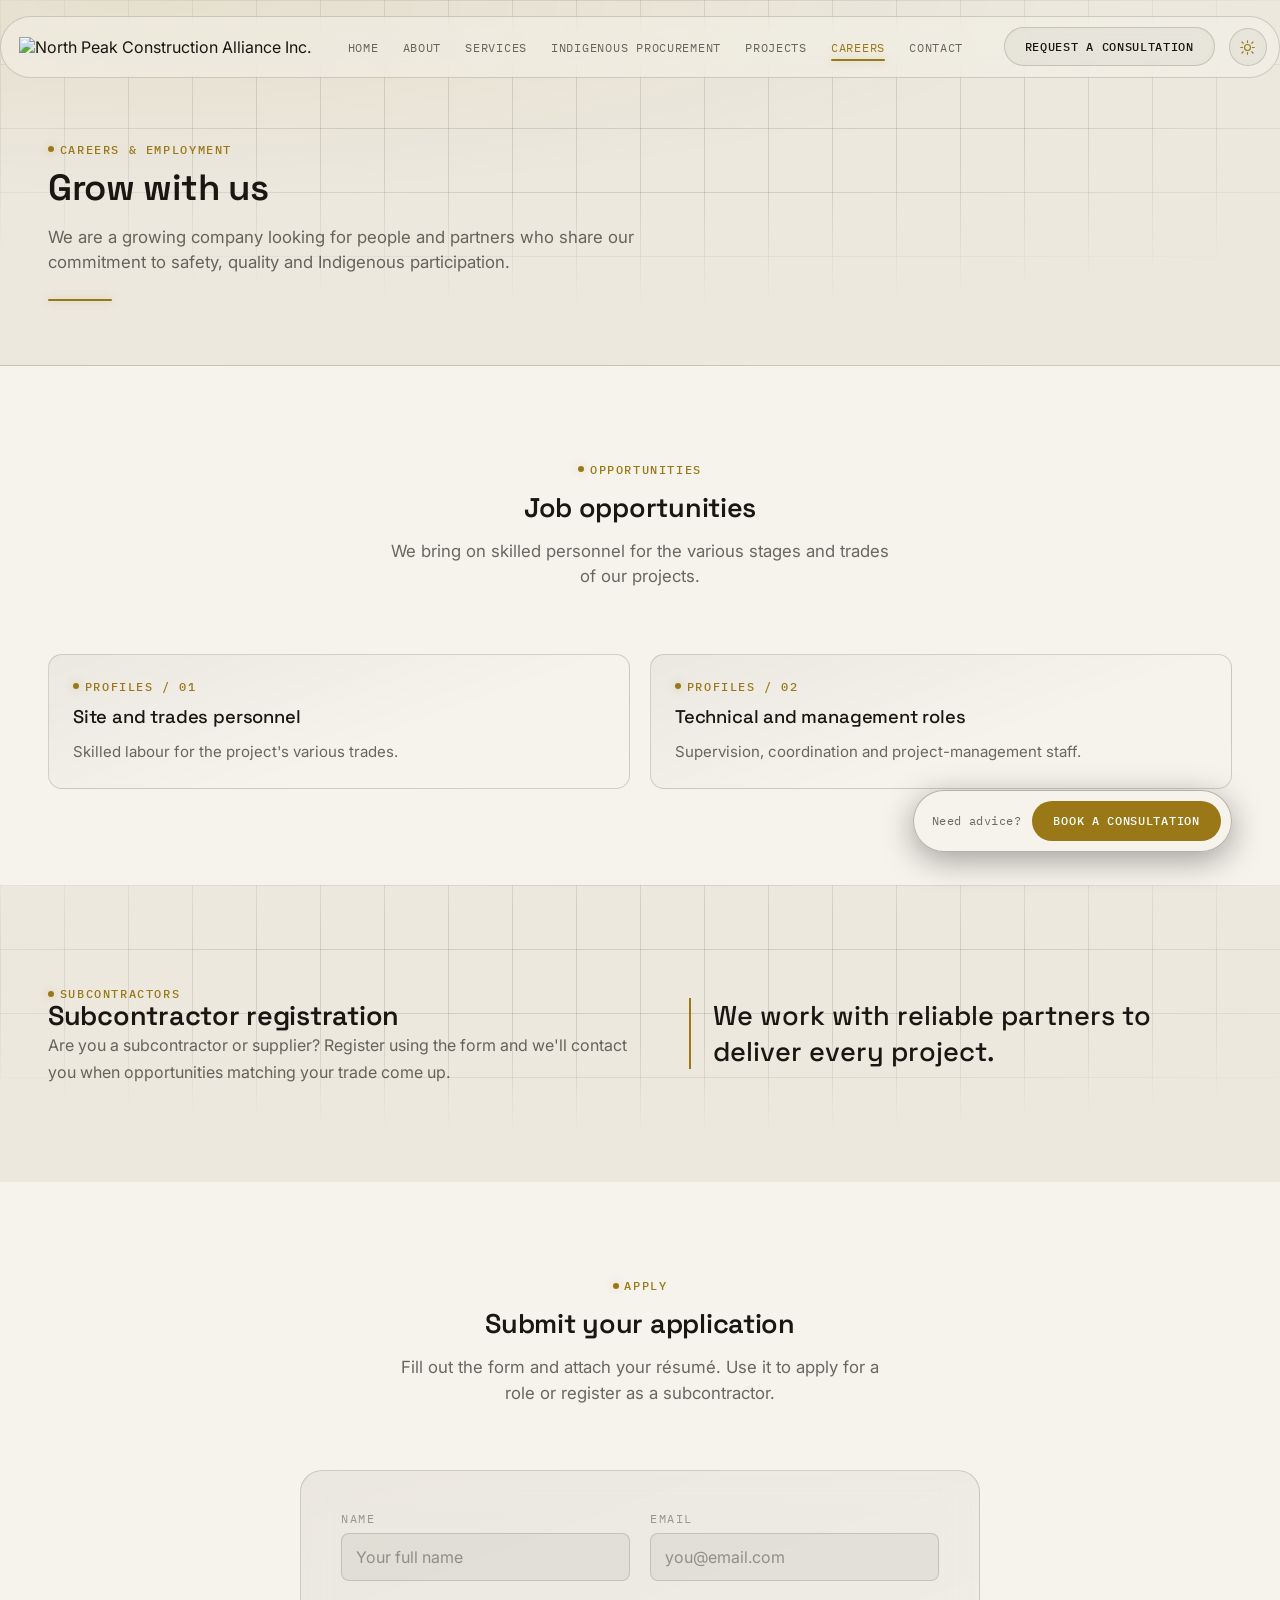
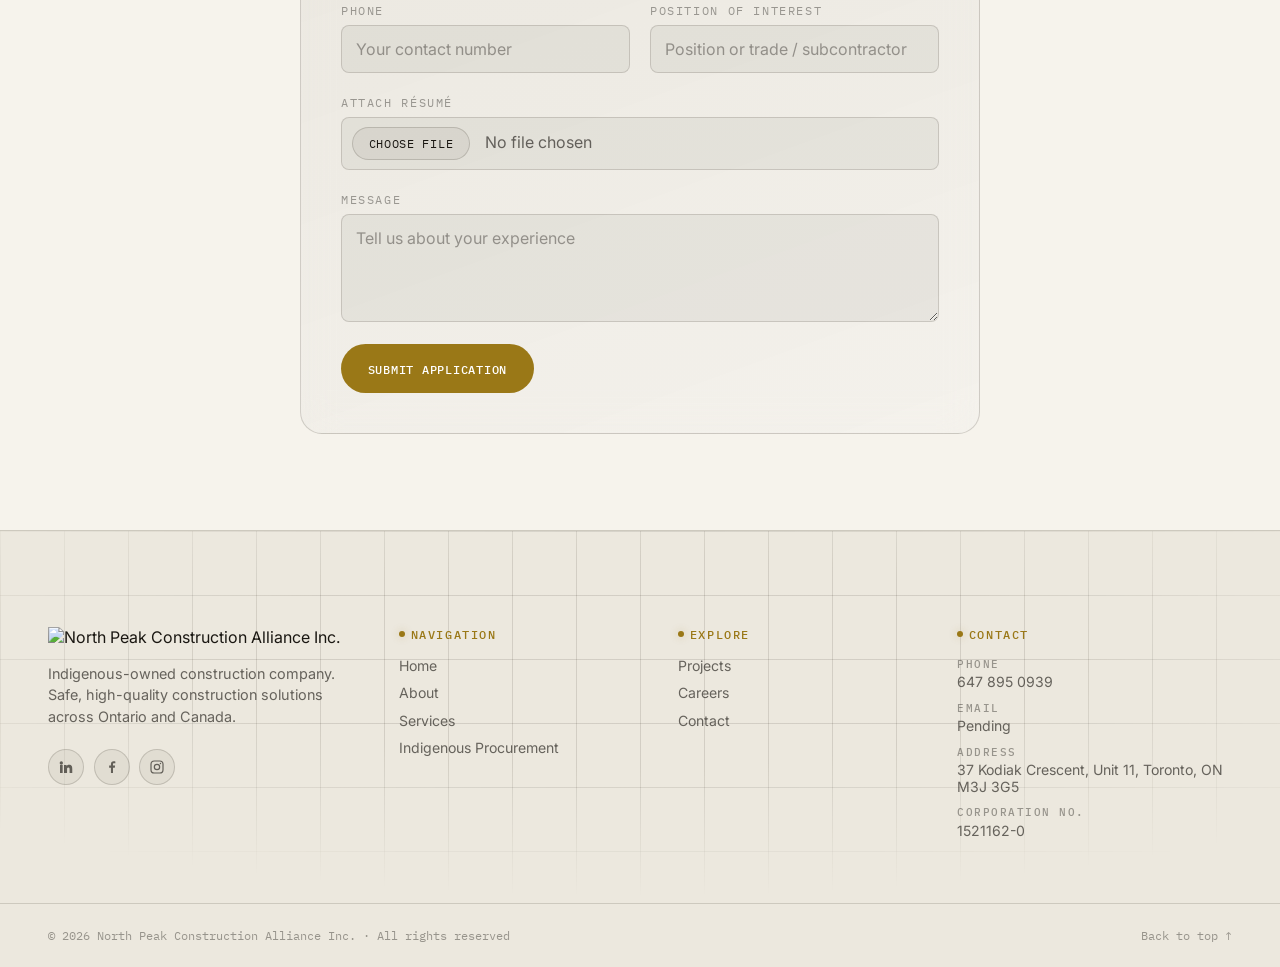
==== commit 160c3d50: "Add files via upload" ====
--- a/carreras.html
+++ b/carreras.html
@@ -42,11 +42,11 @@
 <link rel="preconnect" href="https://fonts.gstatic.com" crossorigin>
 <link href="https://fonts.googleapis.com/css2?family=Space+Grotesk:wght@500;600&family=Inter:wght@400;500;600&family=IBM+Plex+Mono:wght@400;500&display=swap" rel="stylesheet">
 
-<link rel="stylesheet" href="css/tokens.css?v=24">
-<link rel="stylesheet" href="css/style.css?v=24">
-<link rel="stylesheet" href="css/layout.css?v=24">
-<link rel="stylesheet" href="css/header.css?v=24">
-<link rel="stylesheet" href="css/components.css?v=24">
+<link rel="stylesheet" href="css/tokens.css?v=25">
+<link rel="stylesheet" href="css/style.css?v=25">
+<link rel="stylesheet" href="css/layout.css?v=25">
+<link rel="stylesheet" href="css/header.css?v=25">
+<link rel="stylesheet" href="css/components.css?v=25">
 
 <!-- ═══ Google Search Console: pega tu código de verificación (método "etiqueta HTML") ═══ -->
 <meta name="google-site-verification" content="PEGAR_CODIGO_DE_VERIFICACION">
@@ -69,13 +69,8 @@
 ═══════════════════════════════════════════════ -->
 <header class="site-header">
   <div class="container site-header__row">
-    <a href="index.html" class="site-header__mark">
-      <!-- ASUNCIÓN: monograma de cristal como placeholder de logo.
-           Sustituir <span class="site-header__mark-glyph"> por
-           <img src="images/logo.svg" ...> en cuanto exista el
-           logotipo real del cliente — el resto del header no cambia. -->
-      <span class="site-header__mark-glyph">NP</span>
-      <span class="site-header__mark-word">North Peak</span>
+    <a href="index.html" class="site-header__mark" aria-label="North Peak Construction Alliance — Home">
+      <img class="site-header__logo" src="images/logo-horizontal.svg" alt="North Peak Construction Alliance Inc.">
     </a>
     <nav class="site-nav" id="site-nav">
       <a href="index.html">Home</a>
@@ -181,9 +176,8 @@
 <footer class="site-footer grid-texture">
   <div class="container site-footer__top">
     <div class="site-footer__brand">
-      <a href="index.html" class="site-footer__mark">
-        <span class="site-footer__mark-glyph">NP</span>
-        <span class="site-footer__mark-word">North Peak</span>
+      <a href="index.html" class="site-footer__mark" aria-label="North Peak Construction Alliance — Home">
+        <img class="site-footer__logo" src="images/logo-horizontal.svg" alt="North Peak Construction Alliance Inc.">
       </a>
       <p class="site-footer__tagline">Indigenous-owned construction company. Safe, high-quality construction solutions across Ontario and Canada.</p>
       <!-- FASE 11 → reemplazar href="#" con los perfiles reales cuando existan. -->
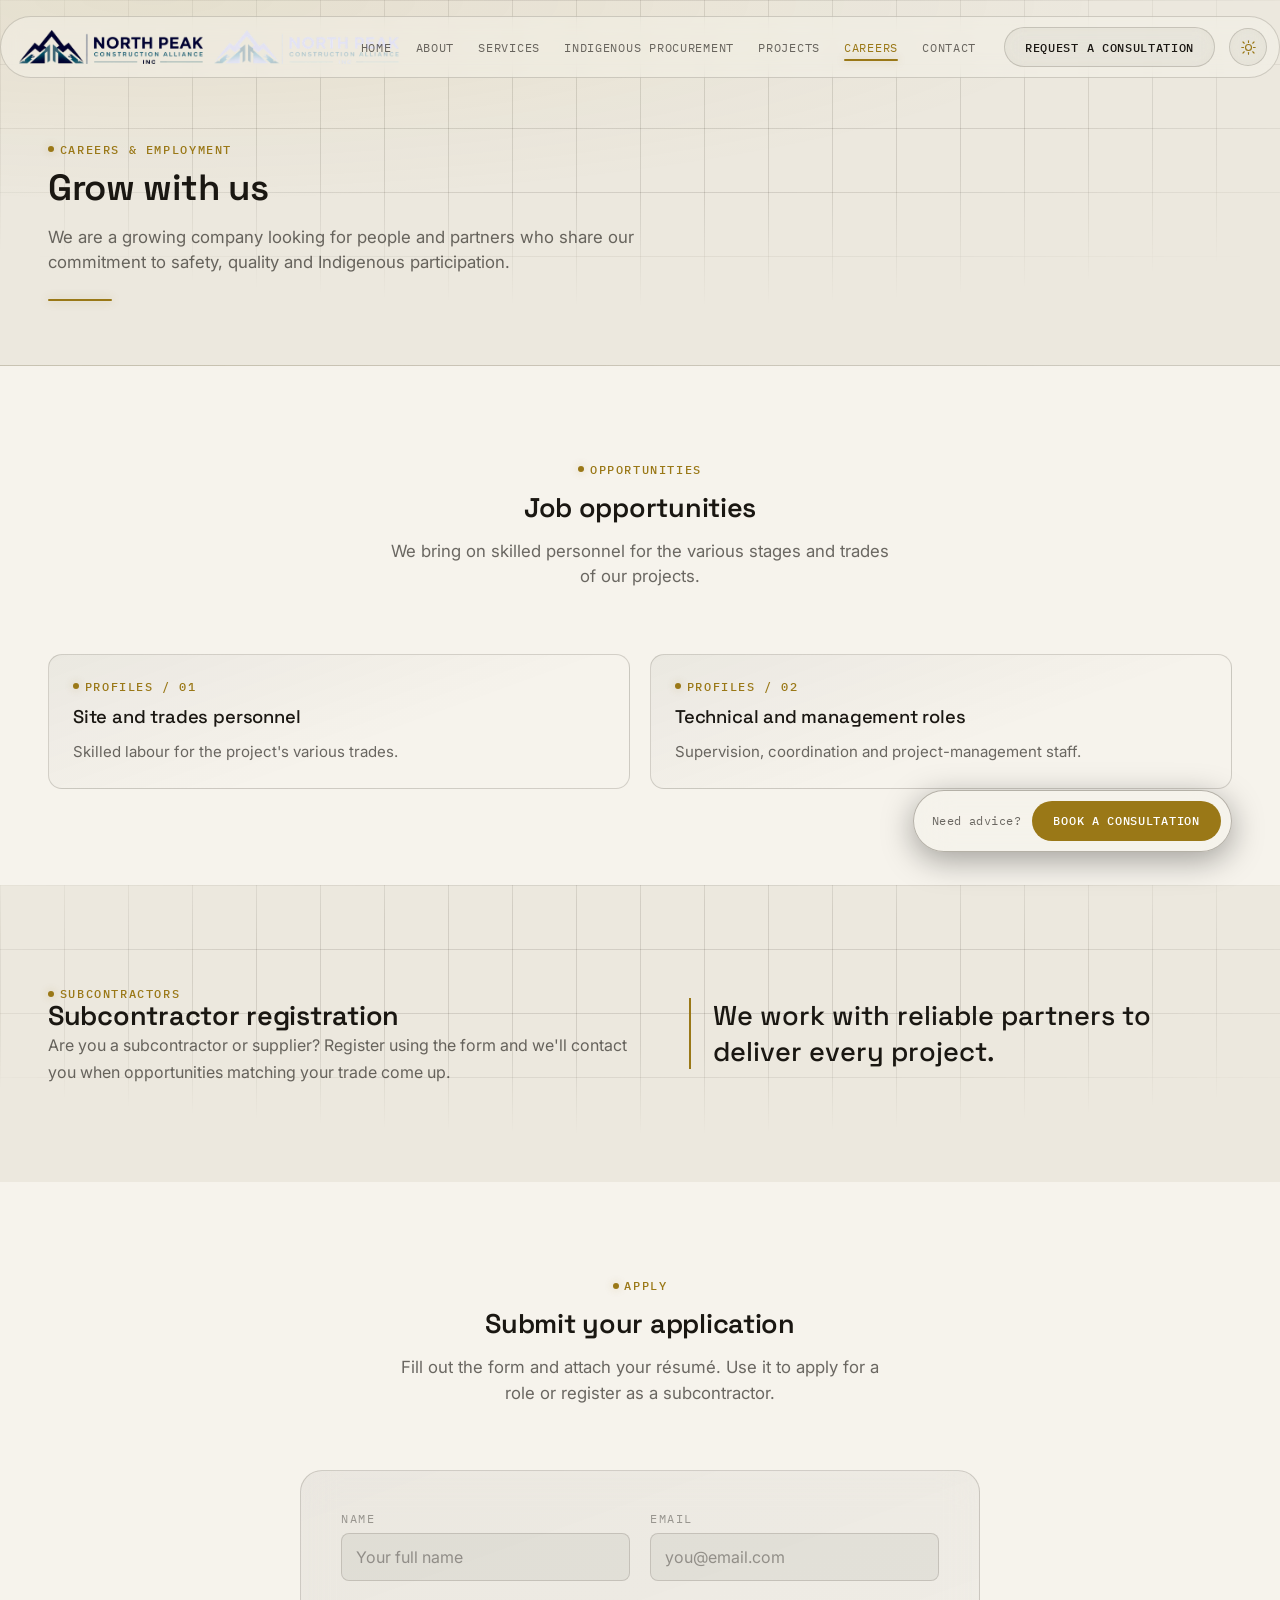
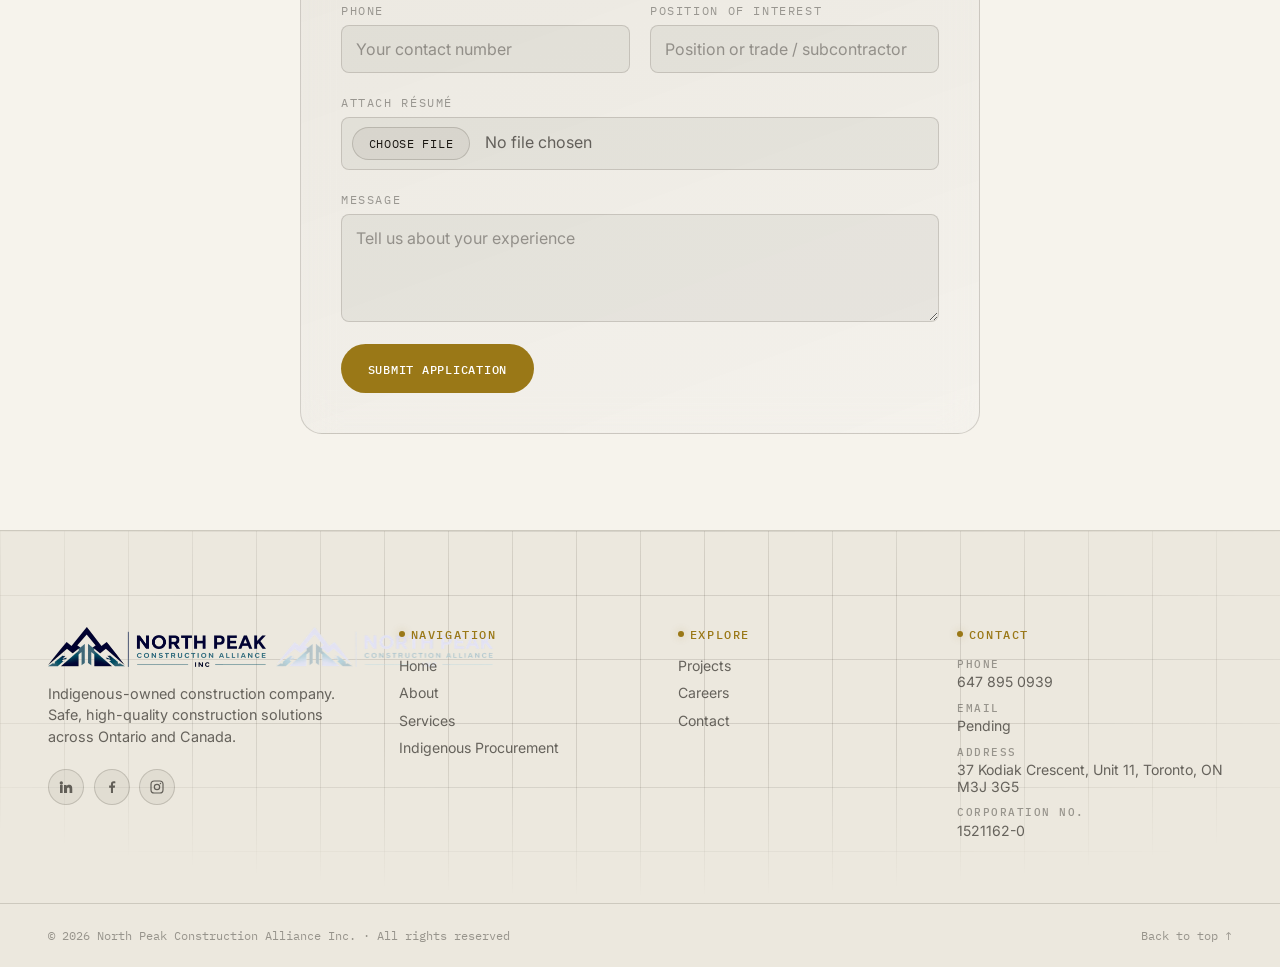
==== commit 9e82023a: "Add files via upload" ====
--- a/carreras.html
+++ b/carreras.html
@@ -42,11 +42,11 @@
 <link rel="preconnect" href="https://fonts.gstatic.com" crossorigin>
 <link href="https://fonts.googleapis.com/css2?family=Space+Grotesk:wght@500;600&family=Inter:wght@400;500;600&family=IBM+Plex+Mono:wght@400;500&display=swap" rel="stylesheet">
 
-<link rel="stylesheet" href="css/tokens.css?v=25">
-<link rel="stylesheet" href="css/style.css?v=25">
-<link rel="stylesheet" href="css/layout.css?v=25">
-<link rel="stylesheet" href="css/header.css?v=25">
-<link rel="stylesheet" href="css/components.css?v=25">
+<link rel="stylesheet" href="css/tokens.css?v=26">
+<link rel="stylesheet" href="css/style.css?v=26">
+<link rel="stylesheet" href="css/layout.css?v=26">
+<link rel="stylesheet" href="css/header.css?v=26">
+<link rel="stylesheet" href="css/components.css?v=26">
 
 <!-- ═══ Google Search Console: pega tu código de verificación (método "etiqueta HTML") ═══ -->
 <meta name="google-site-verification" content="PEGAR_CODIGO_DE_VERIFICACION">
@@ -70,7 +70,8 @@
 <header class="site-header">
   <div class="container site-header__row">
     <a href="index.html" class="site-header__mark" aria-label="North Peak Construction Alliance — Home">
-      <img class="site-header__logo" src="images/logo-horizontal.svg" alt="North Peak Construction Alliance Inc.">
+      <img class="site-header__logo site-header__logo--dark" src="images/logo-horizontal.webp" alt="North Peak Construction Alliance Inc.">
+      <img class="site-header__logo site-header__logo--light" src="images/logo-horizontal-light.webp" alt="" aria-hidden="true">
     </a>
     <nav class="site-nav" id="site-nav">
       <a href="index.html">Home</a>
@@ -177,7 +178,8 @@
   <div class="container site-footer__top">
     <div class="site-footer__brand">
       <a href="index.html" class="site-footer__mark" aria-label="North Peak Construction Alliance — Home">
-        <img class="site-footer__logo" src="images/logo-horizontal.svg" alt="North Peak Construction Alliance Inc.">
+        <img class="site-footer__logo site-footer__logo--dark" src="images/logo-horizontal.webp" alt="North Peak Construction Alliance Inc.">
+        <img class="site-footer__logo site-footer__logo--light" src="images/logo-horizontal-light.webp" alt="" aria-hidden="true">
       </a>
       <p class="site-footer__tagline">Indigenous-owned construction company. Safe, high-quality construction solutions across Ontario and Canada.</p>
       <!-- FASE 11 → reemplazar href="#" con los perfiles reales cuando existan. -->
--- a/css/header.css
+++ b/css/header.css
@@ -316,3 +316,25 @@
   .site-nav .site-nav__cta::before { content: none; }
   .site-header__toggle { display: flex; }
 }
+
+/* ═══════════════════════════════════════════════
+   LOGOTIPO REAL — reemplaza el monograma "NP" + wordmark de texto.
+   El SVG es vectorial: se escala por altura y queda nítido siempre.
+   En modo oscuro el logo (azules marinos) se aclara con un filtro
+   para no perderse contra el fondo, misma lógica que el favicon.
+═══════════════════════════════════════════════ */
+.site-header__logo {
+  height: 34px;
+  width: auto;
+  display: block;
+  transition: filter var(--dur-base) ease;
+}
+
+html[data-theme="dark"] .site-header__logo,
+html[data-theme="dark"] .site-footer__logo {
+  filter: brightness(0) invert(1) opacity(0.92);
+}
+
+@media (max-width: 480px) {
+  .site-header__logo { height: 28px; }
+}
--- a/css/components.css
+++ b/css/components.css
@@ -596,3 +596,11 @@
     linear-gradient(180deg, transparent 42%, var(--void) 100%),
     linear-gradient(90deg, rgba(var(--overlay-rgb),0.55) 0%, rgba(var(--overlay-rgb),0.22) 42%, transparent 64%);
 }
+
+/* Logotipo del footer — misma pieza vectorial que el header. */
+.site-footer__logo {
+  height: 40px;
+  width: auto;
+  display: block;
+  transition: filter var(--dur-base) ease;
+}
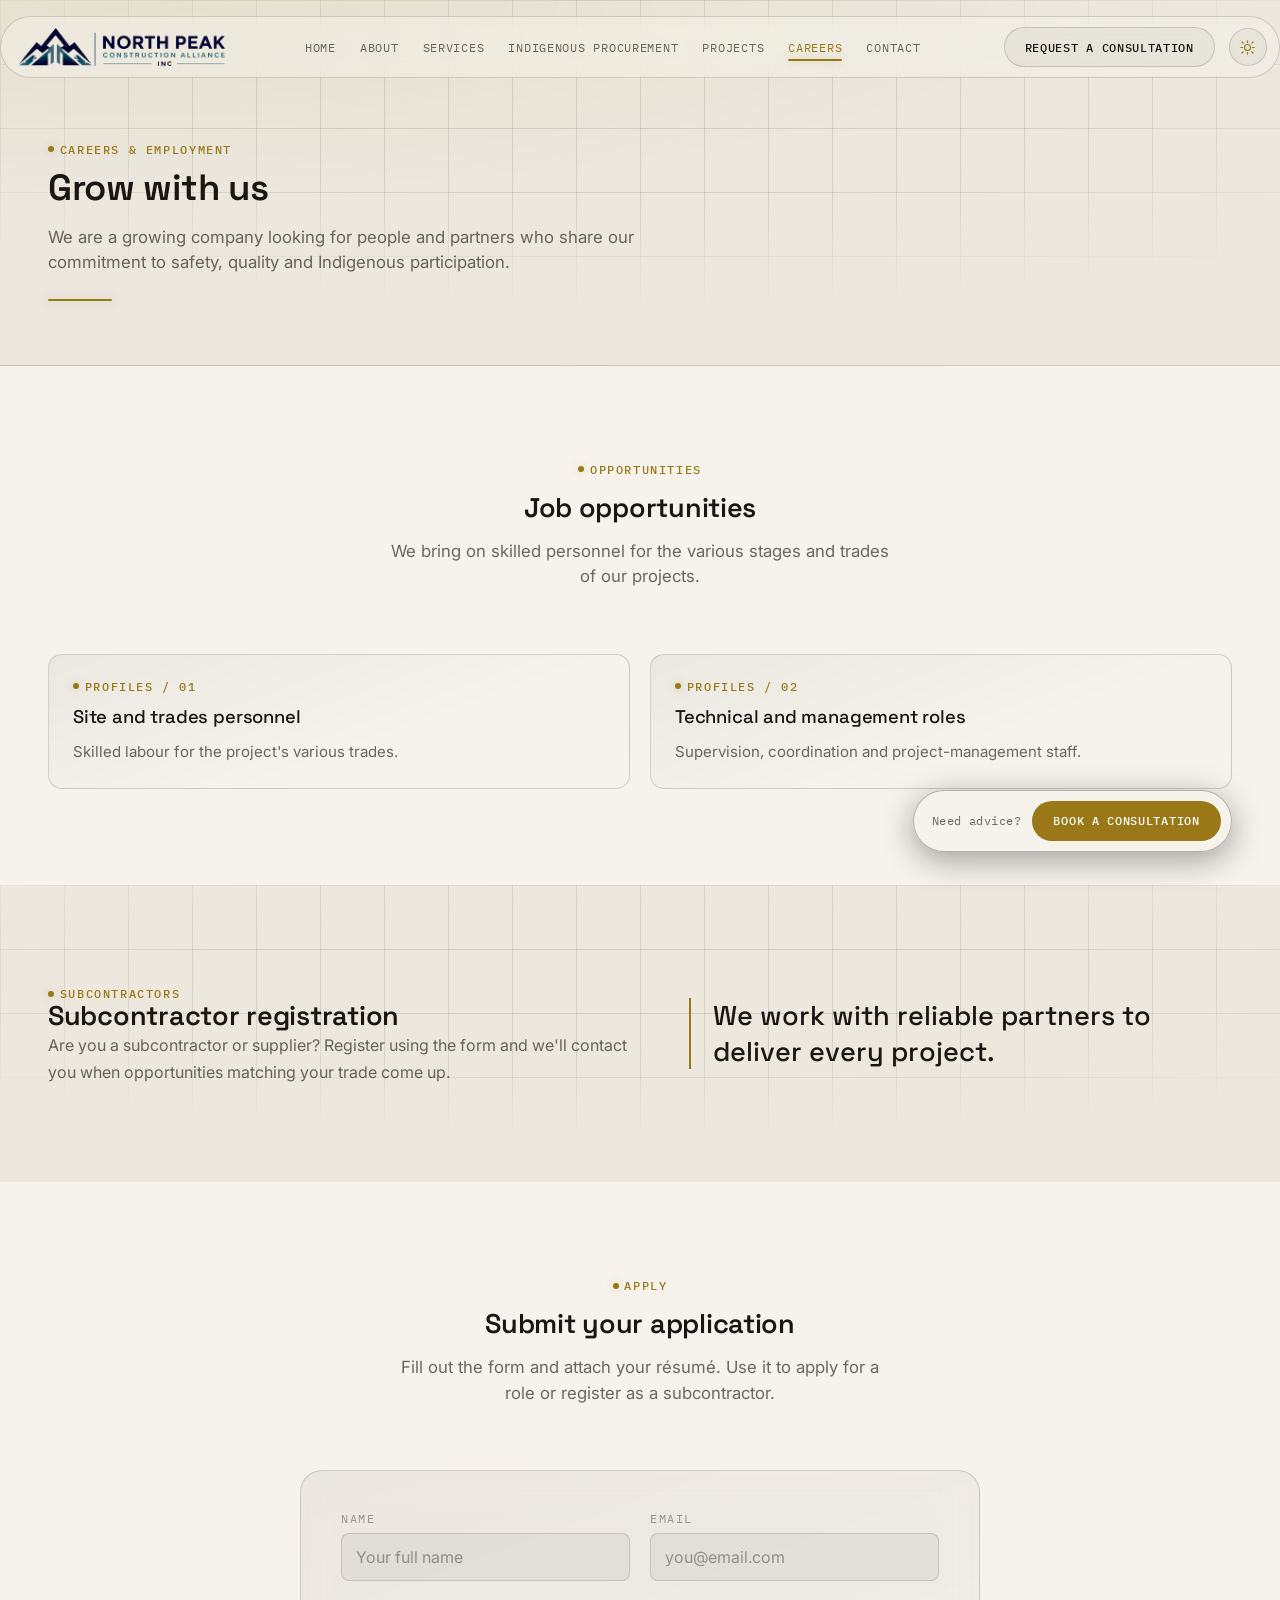
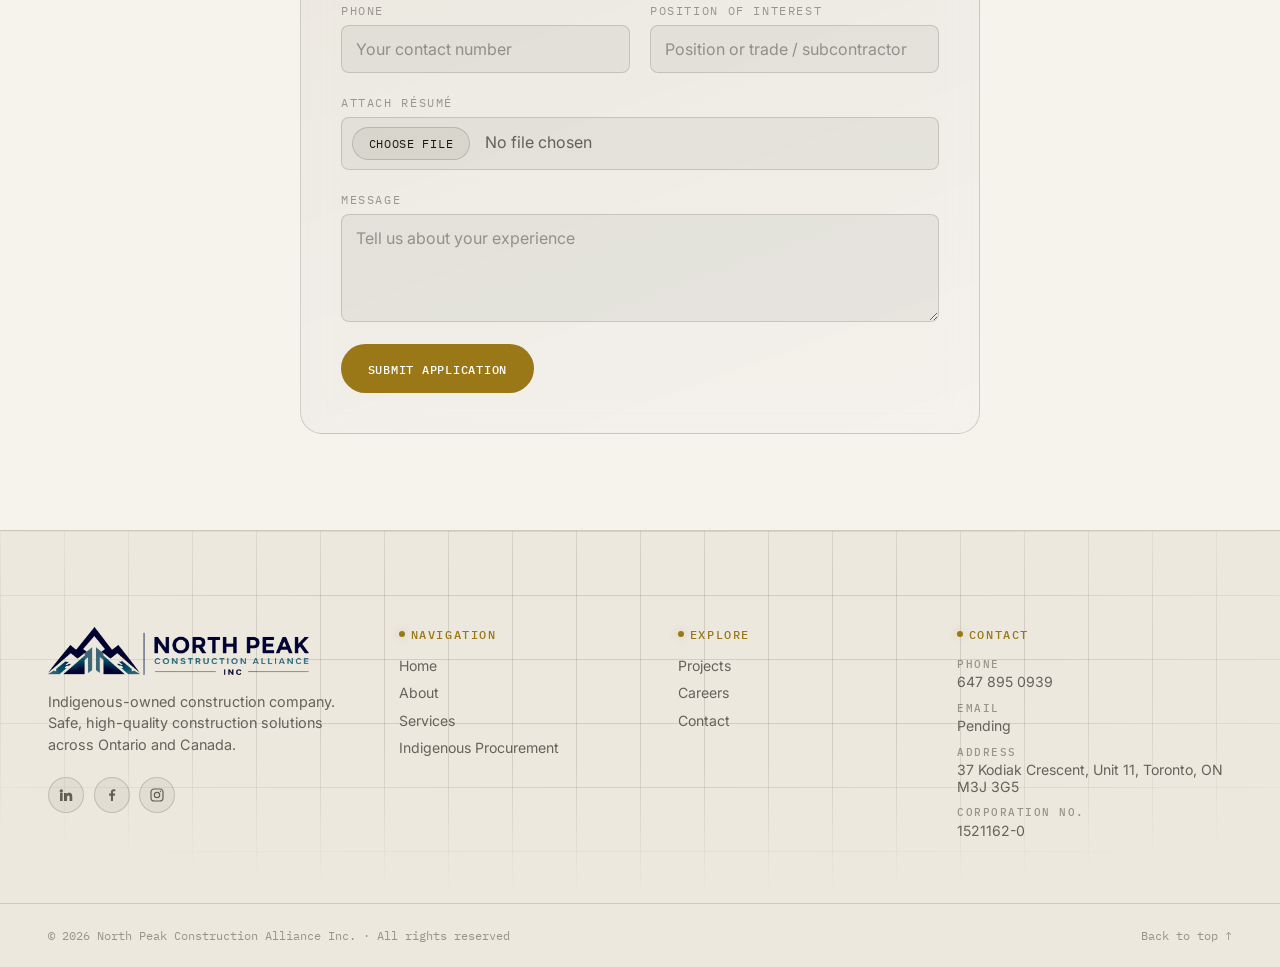
==== commit 01fc5c3c: "Add files via upload" ====
--- a/carreras.html
+++ b/carreras.html
@@ -42,11 +42,11 @@
 <link rel="preconnect" href="https://fonts.gstatic.com" crossorigin>
 <link href="https://fonts.googleapis.com/css2?family=Space+Grotesk:wght@500;600&family=Inter:wght@400;500;600&family=IBM+Plex+Mono:wght@400;500&display=swap" rel="stylesheet">
 
-<link rel="stylesheet" href="css/tokens.css?v=26">
-<link rel="stylesheet" href="css/style.css?v=26">
-<link rel="stylesheet" href="css/layout.css?v=26">
-<link rel="stylesheet" href="css/header.css?v=26">
-<link rel="stylesheet" href="css/components.css?v=26">
+<link rel="stylesheet" href="css/tokens.css?v=27">
+<link rel="stylesheet" href="css/style.css?v=27">
+<link rel="stylesheet" href="css/layout.css?v=27">
+<link rel="stylesheet" href="css/header.css?v=27">
+<link rel="stylesheet" href="css/components.css?v=27">
 
 <!-- ═══ Google Search Console: pega tu código de verificación (método "etiqueta HTML") ═══ -->
 <meta name="google-site-verification" content="PEGAR_CODIGO_DE_VERIFICACION">
--- a/css/header.css
+++ b/css/header.css
@@ -318,23 +318,49 @@
 }
 
 /* ═══════════════════════════════════════════════
-   LOGOTIPO REAL — reemplaza el monograma "NP" + wordmark de texto.
-   El SVG es vectorial: se escala por altura y queda nítido siempre.
-   En modo oscuro el logo (azules marinos) se aclara con un filtro
-   para no perderse contra el fondo, misma lógica que el favicon.
+   LOGOTIPO REAL — composición original del cliente (sin recomponer).
+   Dos versiones (marina / plateada) superpuestas en la MISMA caja;
+   cuál se ve depende solo de data-theme en <html> — crossfade puro
+   en CSS, igual técnica que las imágenes del hero. Nada de filtros
+   invert: se usan los archivos reales, así los huecos de las letras
+   y la línea divisoria se ven exactamente como en el original.
 ═══════════════════════════════════════════════ */
-.site-header__logo {
-  height: 34px;
+.site-header__mark,
+.site-footer__mark {
+  position: relative;
+  display: block;
+  line-height: 0;
+}
+
+.site-header__logo,
+.site-footer__logo {
+  display: block;
   width: auto;
-  display: block;
-  transition: filter var(--dur-base) ease;
-}
-
-html[data-theme="dark"] .site-header__logo,
-html[data-theme="dark"] .site-footer__logo {
-  filter: brightness(0) invert(1) opacity(0.92);
-}
+  transition: opacity 0.4s ease;
+}
+
+.site-header__logo { height: 38px; }
+.site-footer__logo { height: 48px; }
+
+/* La 2ª imagen se apila exactamente sobre la 1ª */
+.site-header__logo--light,
+.site-footer__logo--light {
+  position: absolute;
+  top: 0;
+  left: 0;
+  height: 100%;
+}
+
+/* Tema claro (por defecto): logo marino visible, plateado oculto */
+.site-header__logo--light,
+.site-footer__logo--light { opacity: 0; }
+
+/* Tema oscuro: se cruza al plateado */
+html[data-theme="dark"] .site-header__logo--dark,
+html[data-theme="dark"] .site-footer__logo--dark { opacity: 0; }
+html[data-theme="dark"] .site-header__logo--light,
+html[data-theme="dark"] .site-footer__logo--light { opacity: 1; }
 
 @media (max-width: 480px) {
-  .site-header__logo { height: 28px; }
-}
+  .site-header__logo { height: 30px; }
+}
--- a/css/components.css
+++ b/css/components.css
@@ -597,10 +597,3 @@
     linear-gradient(90deg, rgba(var(--overlay-rgb),0.55) 0%, rgba(var(--overlay-rgb),0.22) 42%, transparent 64%);
 }
 
-/* Logotipo del footer — misma pieza vectorial que el header. */
-.site-footer__logo {
-  height: 40px;
-  width: auto;
-  display: block;
-  transition: filter var(--dur-base) ease;
-}
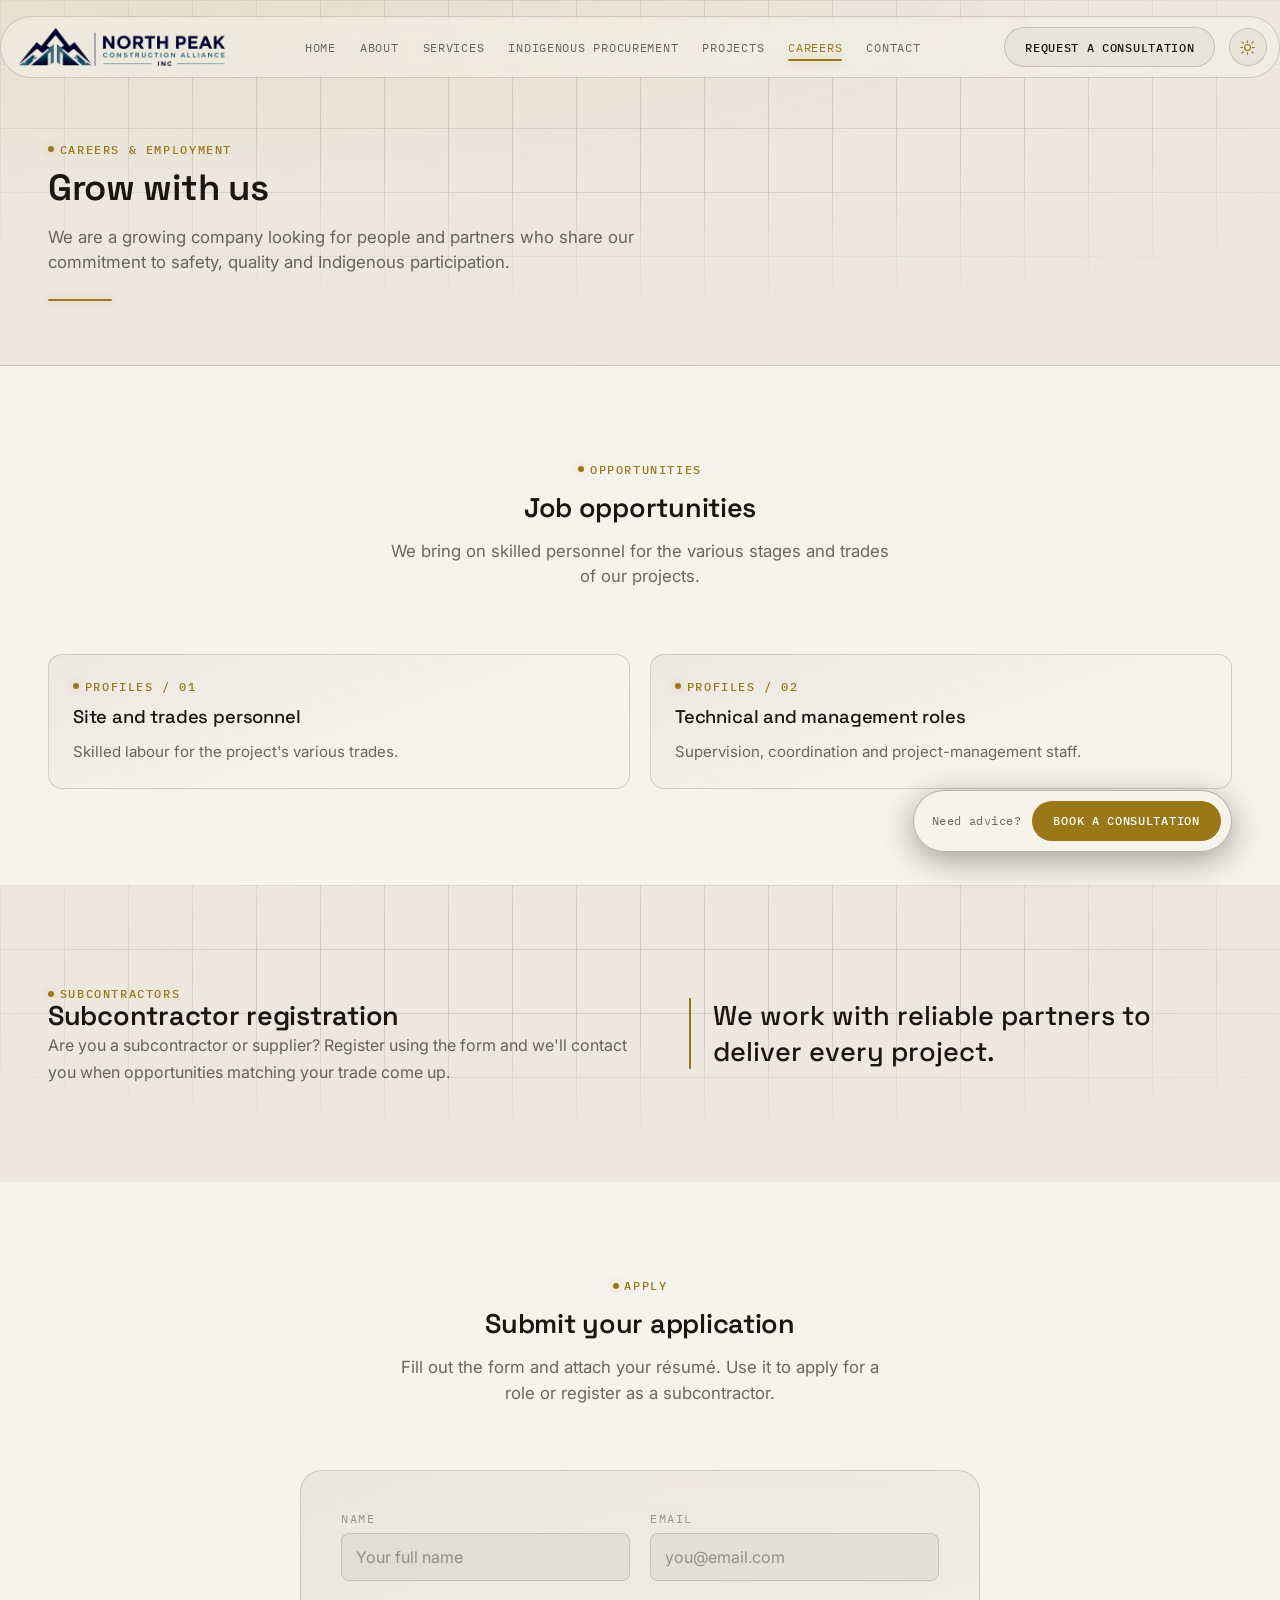
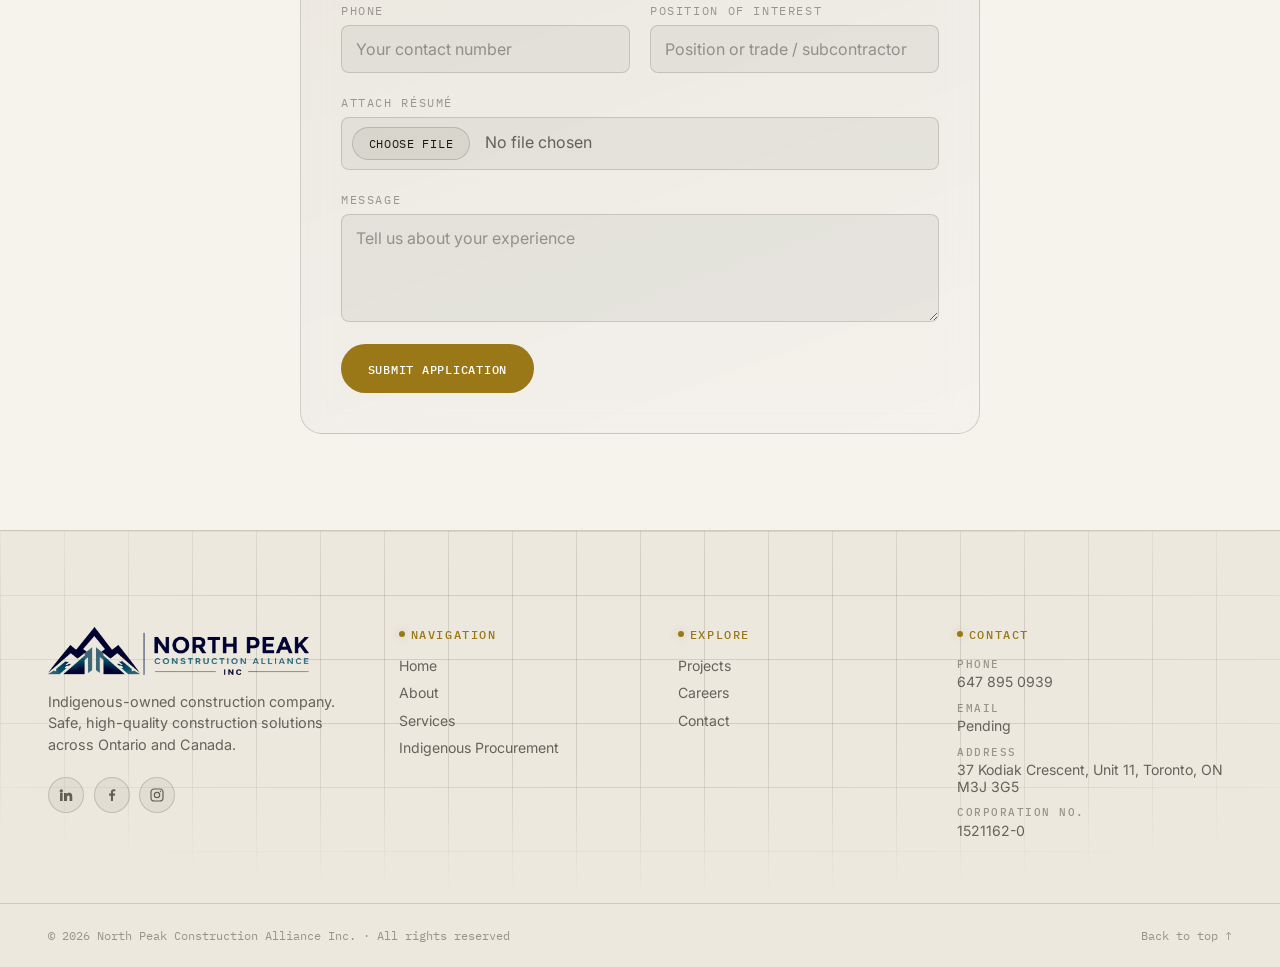
==== commit 6fae331f: "Add files via upload" ====
--- a/carreras.html
+++ b/carreras.html
@@ -42,11 +42,11 @@
 <link rel="preconnect" href="https://fonts.gstatic.com" crossorigin>
 <link href="https://fonts.googleapis.com/css2?family=Space+Grotesk:wght@500;600&family=Inter:wght@400;500;600&family=IBM+Plex+Mono:wght@400;500&display=swap" rel="stylesheet">
 
-<link rel="stylesheet" href="css/tokens.css?v=27">
-<link rel="stylesheet" href="css/style.css?v=27">
-<link rel="stylesheet" href="css/layout.css?v=27">
-<link rel="stylesheet" href="css/header.css?v=27">
-<link rel="stylesheet" href="css/components.css?v=27">
+<link rel="stylesheet" href="css/tokens.css?v=28">
+<link rel="stylesheet" href="css/style.css?v=28">
+<link rel="stylesheet" href="css/layout.css?v=28">
+<link rel="stylesheet" href="css/header.css?v=28">
+<link rel="stylesheet" href="css/components.css?v=28">
 
 <!-- ═══ Google Search Console: pega tu código de verificación (método "etiqueta HTML") ═══ -->
 <meta name="google-site-verification" content="PEGAR_CODIGO_DE_VERIFICACION">
--- a/css/layout.css
+++ b/css/layout.css
@@ -165,18 +165,22 @@
   padding: var(--space-3) var(--space-4);
 }
 
-/* Tarjeta de presentación (imagen) que reemplaza el glass-panel
-   de texto en el hero. Mismo patrón que .hero__frame-img: las dos
-   versiones (día/noche) ocupan la misma caja superpuestas, y cuál
-   se ve depende solo de data-theme en <html> — cross-fade puro en
-   CSS, ambas ya descargadas de entrada. */
-.hero__id-card {
-  position: relative;
-  max-width: 620px;
-  aspect-ratio: 1672 / 941;
-}
-
-.hero__id-card-img {
+/* LOGO DEL HERO — reemplaza la antigua tarjeta de presentación.
+   Va CENTRADO sobre la imagen de portada. Las dos versiones (marina
+   para tema claro, plateada para tema oscuro) ocupan la MISMA caja
+   superpuestas y hacen crossfade solo con data-theme — ambas ya
+   descargadas, sin espera de red. La sombra viene en el propio
+   archivo (canal alfa), no es un box-shadow de CSS.
+   OJO: el tema por defecto es el CLARO, así que la versión visible
+   por defecto es la marina, y la excepción es [data-theme="dark"]. */
+.hero__logo {
+  position: relative;
+  width: min(500px, 76%);
+  aspect-ratio: 1166 / 777;
+  margin: 0 auto;
+}
+
+.hero__logo-img {
   position: absolute;
   inset: 0;
   width: 100%;
@@ -185,13 +189,12 @@
   transition: opacity 0.6s ease;
 }
 
-.hero__id-card-img--light { opacity: 0; }
-html[data-theme="light"] .hero__id-card-img--dark { opacity: 0; }
-html[data-theme="light"] .hero__id-card-img--light { opacity: 1; }
-
-.hero__id-card .hero__actions {
-  position: relative;
-  margin-top: var(--space-3);
+.hero__logo-img--light { opacity: 0; }
+html[data-theme="dark"] .hero__logo-img--dark { opacity: 0; }
+html[data-theme="dark"] .hero__logo-img--light { opacity: 1; }
+
+@media (max-width: 640px) {
+  .hero__logo { width: min(320px, 84%); }
 }
 
 .hero__brand {
@@ -225,6 +228,7 @@
     padding-bottom: 0;
     pointer-events: none;
   }
+  .hero__panel-wrap { justify-content: center; }
   .hero__panel-wrap .container { pointer-events: auto; width: 100%; }
 }
 
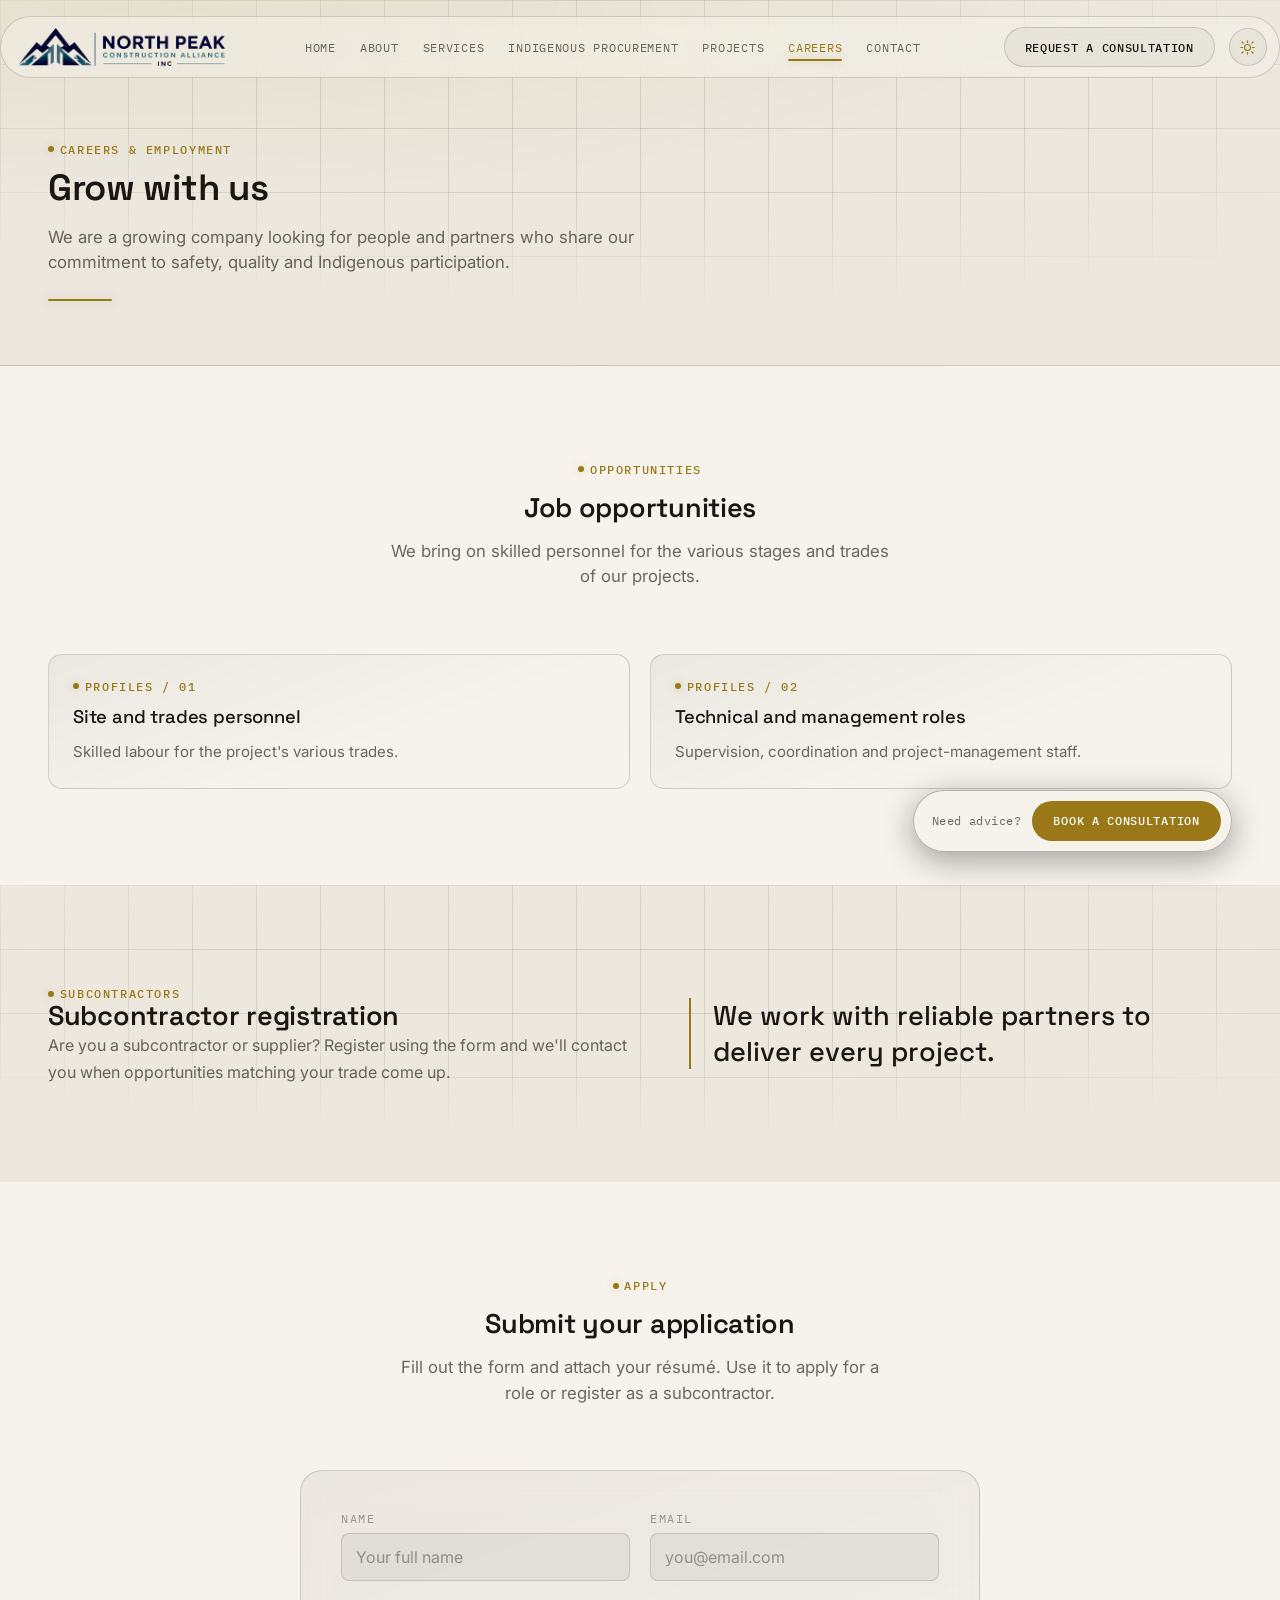
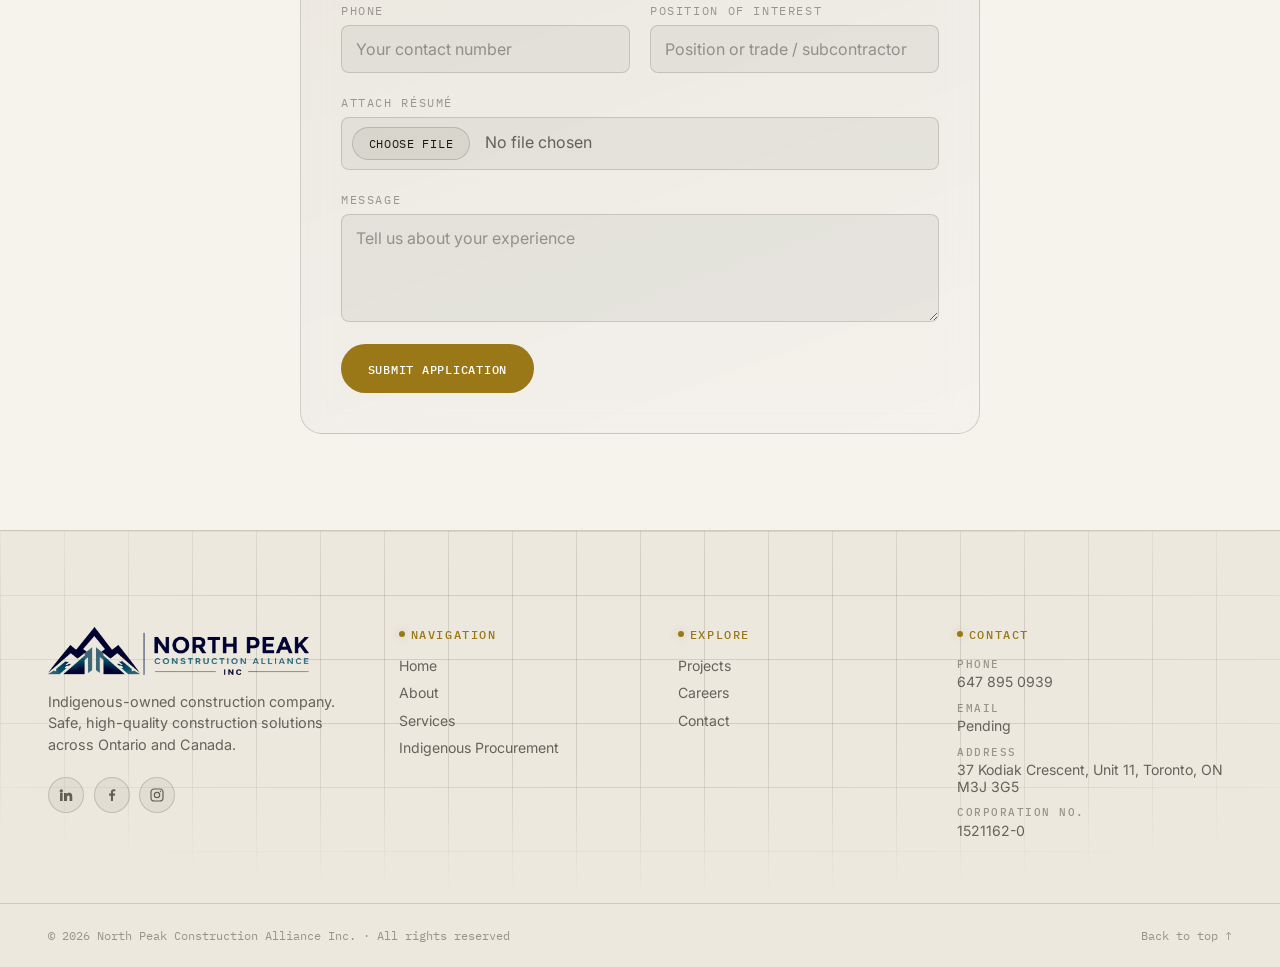
==== commit a1e4a199: "Add files via upload" ====
--- a/carreras.html
+++ b/carreras.html
@@ -42,11 +42,11 @@
 <link rel="preconnect" href="https://fonts.gstatic.com" crossorigin>
 <link href="https://fonts.googleapis.com/css2?family=Space+Grotesk:wght@500;600&family=Inter:wght@400;500;600&family=IBM+Plex+Mono:wght@400;500&display=swap" rel="stylesheet">
 
-<link rel="stylesheet" href="css/tokens.css?v=28">
-<link rel="stylesheet" href="css/style.css?v=28">
-<link rel="stylesheet" href="css/layout.css?v=28">
-<link rel="stylesheet" href="css/header.css?v=28">
-<link rel="stylesheet" href="css/components.css?v=28">
+<link rel="stylesheet" href="css/tokens.css?v=29">
+<link rel="stylesheet" href="css/style.css?v=29">
+<link rel="stylesheet" href="css/layout.css?v=29">
+<link rel="stylesheet" href="css/header.css?v=29">
+<link rel="stylesheet" href="css/components.css?v=29">
 
 <!-- ═══ Google Search Console: pega tu código de verificación (método "etiqueta HTML") ═══ -->
 <meta name="google-site-verification" content="PEGAR_CODIGO_DE_VERIFICACION">
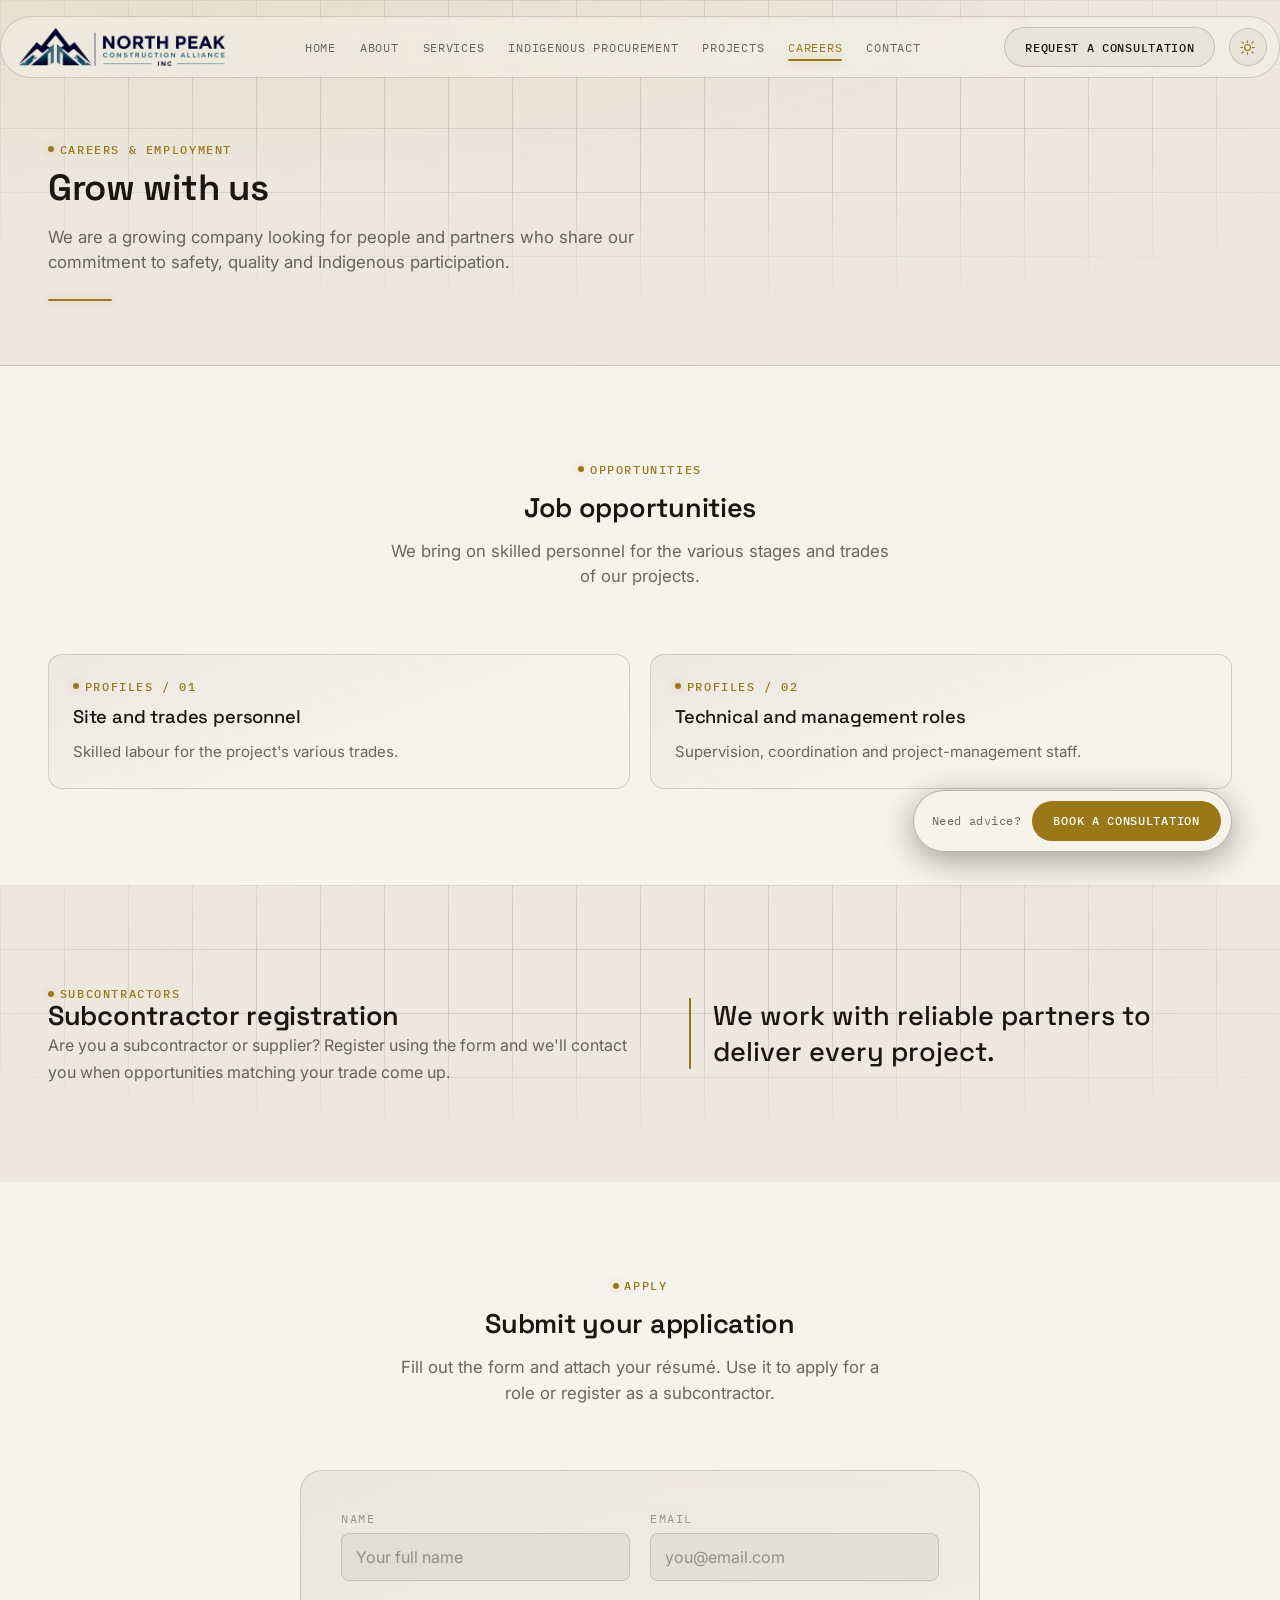
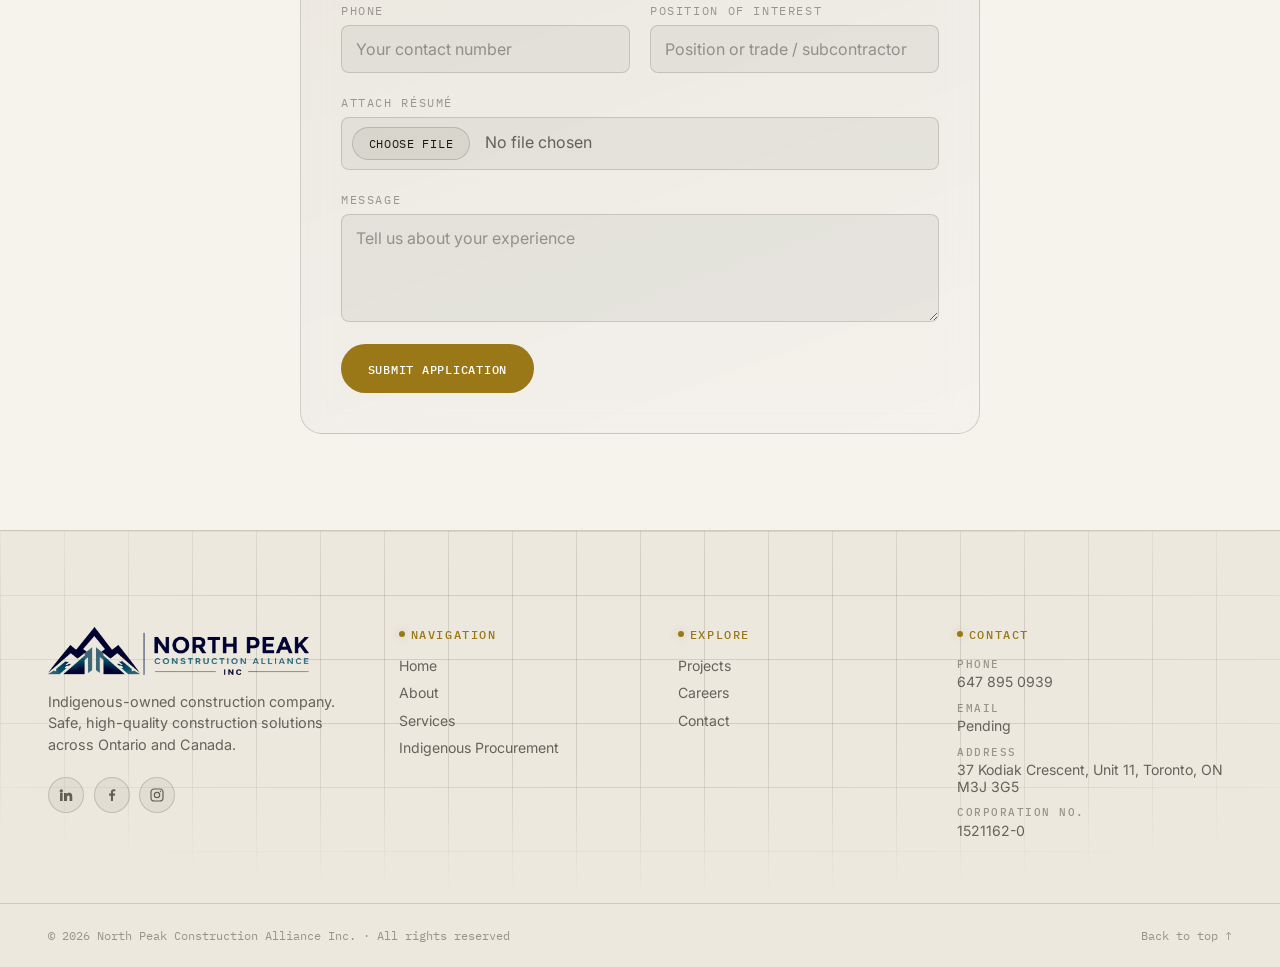
==== commit 0bce2fef: "Add files via upload" ====
--- a/carreras.html
+++ b/carreras.html
@@ -42,11 +42,11 @@
 <link rel="preconnect" href="https://fonts.gstatic.com" crossorigin>
 <link href="https://fonts.googleapis.com/css2?family=Space+Grotesk:wght@500;600&family=Inter:wght@400;500;600&family=IBM+Plex+Mono:wght@400;500&display=swap" rel="stylesheet">
 
-<link rel="stylesheet" href="css/tokens.css?v=29">
-<link rel="stylesheet" href="css/style.css?v=29">
-<link rel="stylesheet" href="css/layout.css?v=29">
-<link rel="stylesheet" href="css/header.css?v=29">
-<link rel="stylesheet" href="css/components.css?v=29">
+<link rel="stylesheet" href="css/tokens.css?v=30">
+<link rel="stylesheet" href="css/style.css?v=30">
+<link rel="stylesheet" href="css/layout.css?v=30">
+<link rel="stylesheet" href="css/header.css?v=30">
+<link rel="stylesheet" href="css/components.css?v=30">
 
 <!-- ═══ Google Search Console: pega tu código de verificación (método "etiqueta HTML") ═══ -->
 <meta name="google-site-verification" content="PEGAR_CODIGO_DE_VERIFICACION">
--- a/css/layout.css
+++ b/css/layout.css
@@ -175,7 +175,7 @@
    por defecto es la marina, y la excepción es [data-theme="dark"]. */
 .hero__logo {
   position: relative;
-  width: min(500px, 76%);
+  width: min(440px, 68%);
   aspect-ratio: 1166 / 777;
   margin: 0 auto;
 }
@@ -194,7 +194,7 @@
 html[data-theme="dark"] .hero__logo-img--light { opacity: 1; }
 
 @media (max-width: 640px) {
-  .hero__logo { width: min(320px, 84%); }
+  .hero__logo { width: min(280px, 78%); }
 }
 
 .hero__brand {
